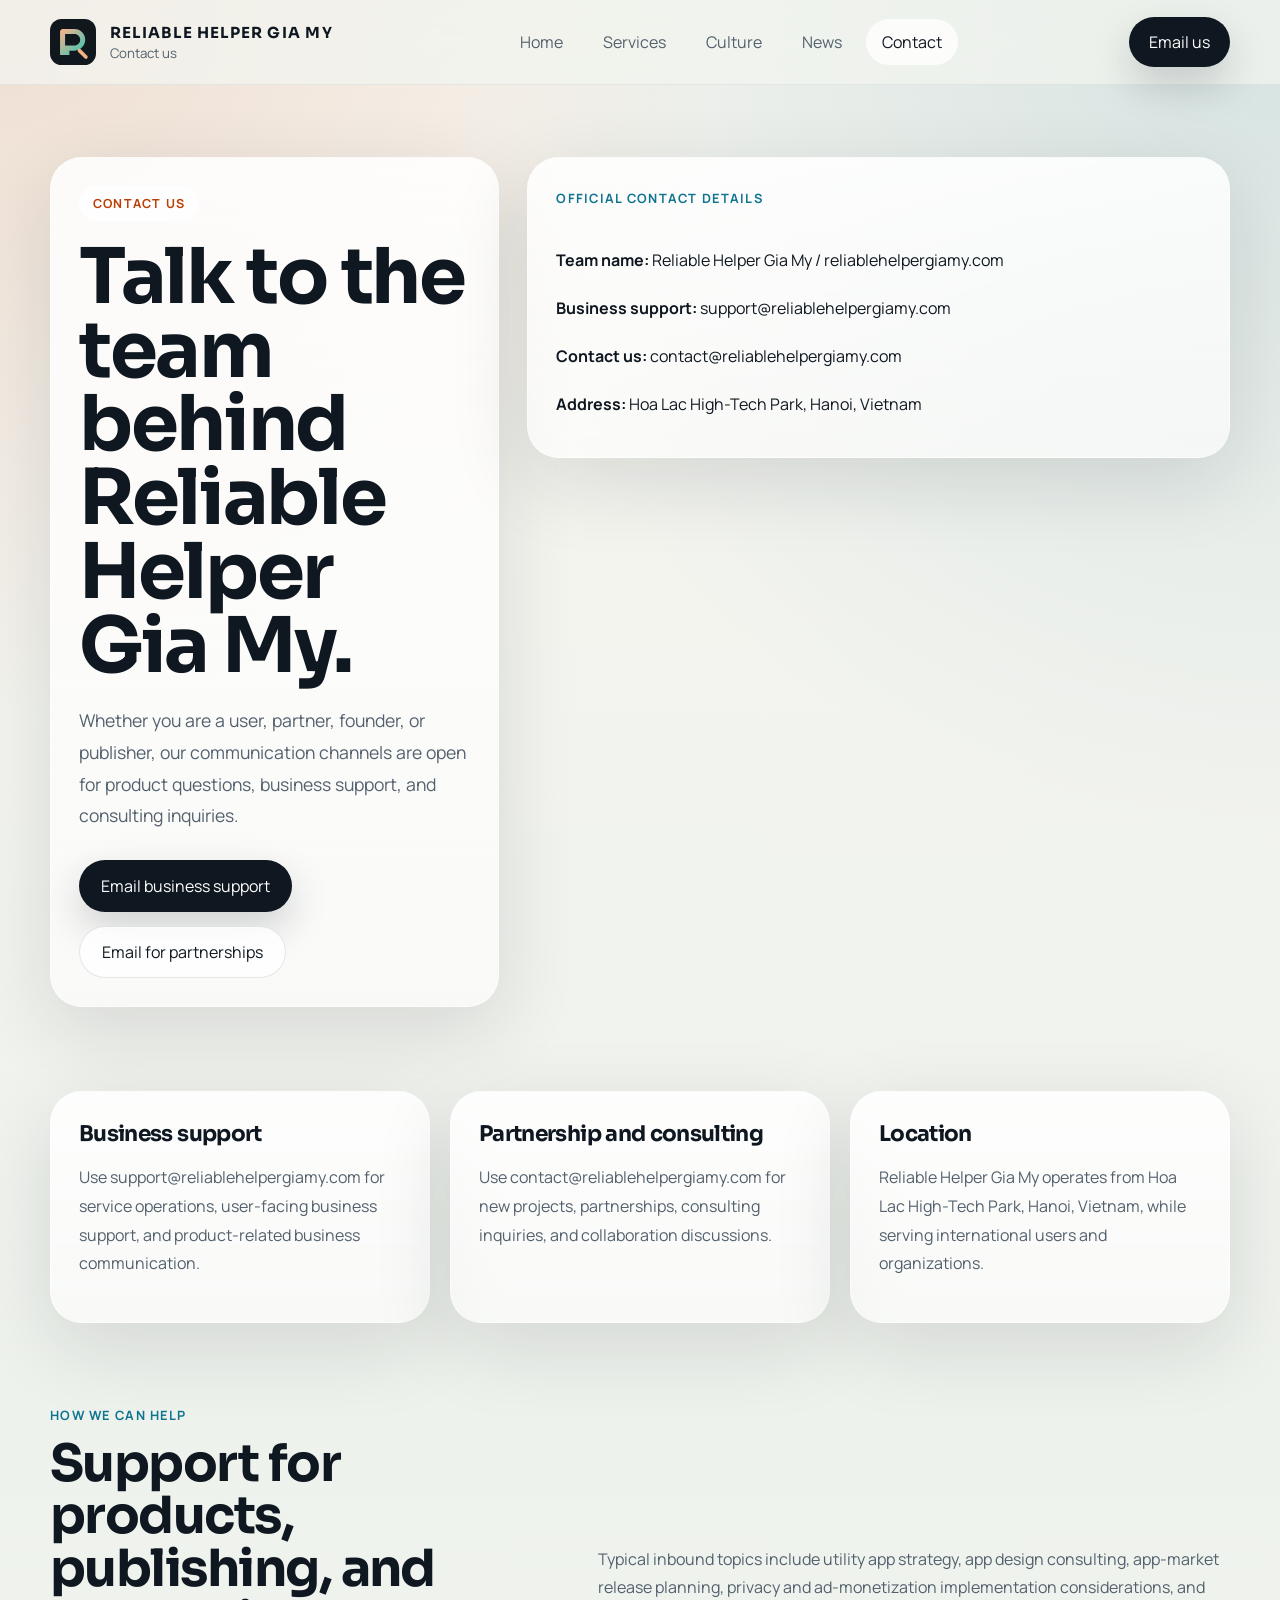
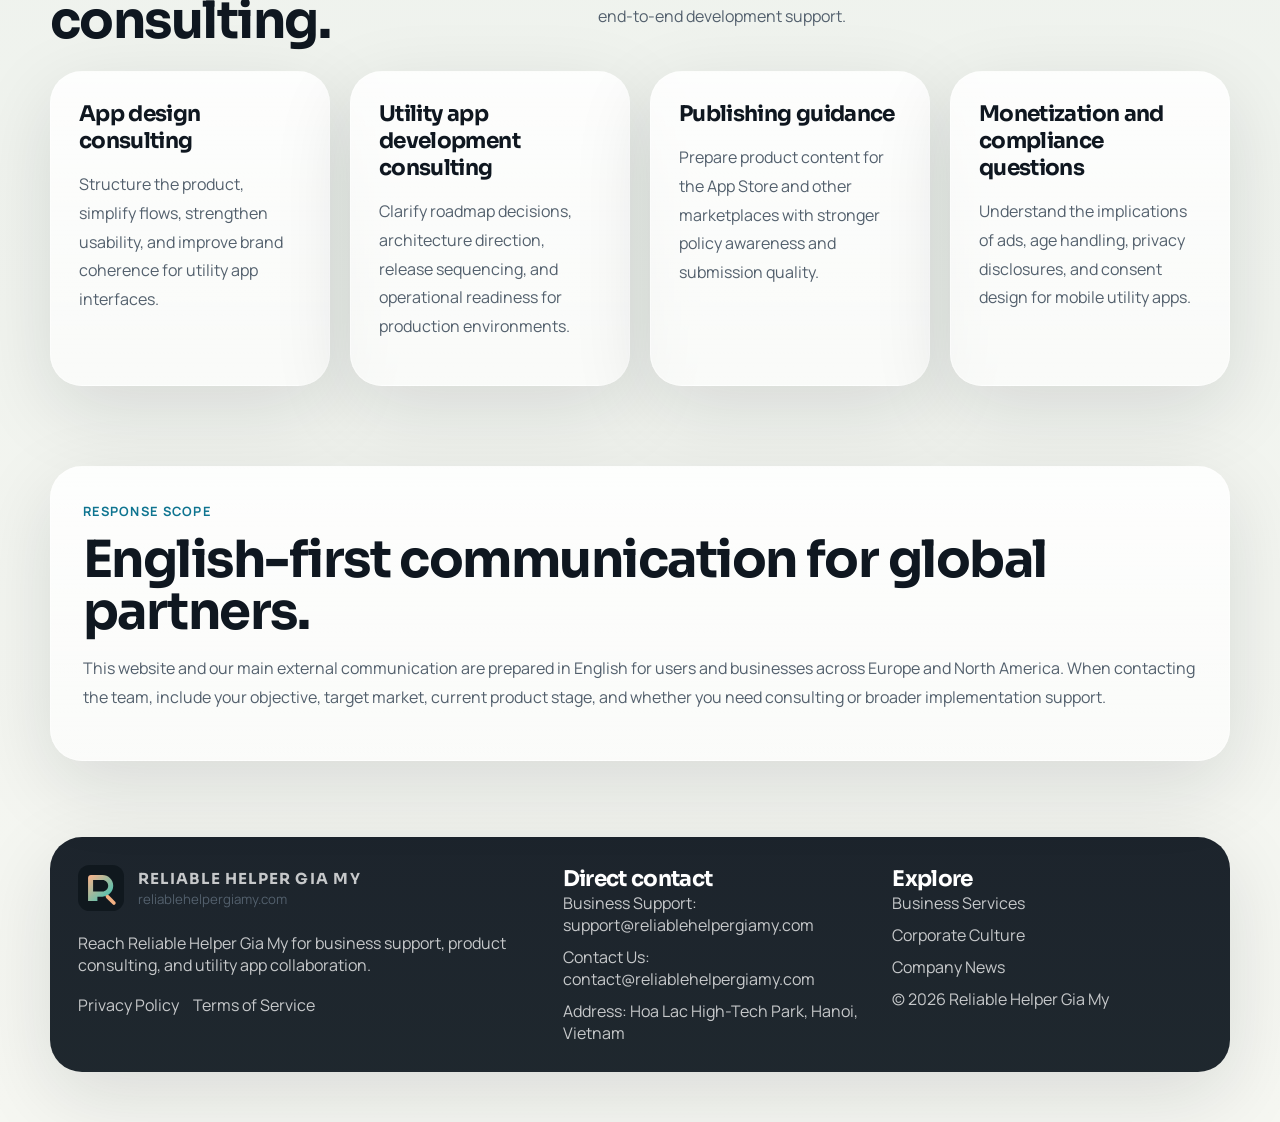
==== contact.html @ 5e7ebb37 "hang" ====
<!DOCTYPE html>
<html lang="en">
<head>
  <meta charset="UTF-8">
  <meta name="viewport" content="width=device-width, initial-scale=1.0">
  <title>Contact Us | Reliable Helper Gia My</title>
  <meta name="description" content="Contact Reliable Helper Gia My for business support, product consulting, and utility app collaboration opportunities.">
  <meta name="robots" content="index,follow,max-image-preview:large,max-snippet:-1,max-video-preview:-1">
  <link rel="canonical" href="https://reliablehelpergiamy.com/contact.html">
  <link rel="icon" type="image/svg+xml" href="images/favicon.svg">
  <meta property="og:type" content="website">
  <meta property="og:title" content="Contact Us | Reliable Helper Gia My">
  <meta property="og:description" content="Business support and contact channels for utility app consulting and product collaboration.">
  <meta property="og:url" content="https://reliablehelpergiamy.com/contact.html">
  <meta property="og:image" content="https://reliablehelpergiamy.com/images/campus-atmosphere.png">
  <link rel="stylesheet" href="css/styles.css">
</head>
<body>
  <div class="site-shell">
    <header class="topbar">
      <div class="nav-wrap">
        <a class="brand" href="index.html" aria-label="Reliable Helper Gia My home">
          <img class="brand-mark" src="images/logo-mark.svg" alt="Reliable Helper Gia My logo">
          <span class="brand-copy"><strong>Reliable Helper Gia My</strong><span>Contact us</span></span>
        </a>
        <nav class="nav-links" aria-label="Primary navigation">
          <a data-nav-link href="index.html">Home</a>
          <a data-nav-link href="services.html">Services</a>
          <a data-nav-link href="culture.html">Culture</a>
          <a data-nav-link href="news.html">News</a>
          <a data-nav-link href="contact.html">Contact</a>
        </nav>
        <a class="nav-cta" href="mailto:contact@reliablehelpergiamy.com">Email us</a>
        <button class="nav-toggle" type="button" data-nav-toggle aria-expanded="false" aria-label="Open navigation">
          <svg width="24" height="24" viewBox="0 0 24 24" fill="none" aria-hidden="true"><path d="M4 7H20" stroke="currentColor" stroke-width="1.8" stroke-linecap="round"/><path d="M4 12H20" stroke="currentColor" stroke-width="1.8" stroke-linecap="round"/><path d="M4 17H20" stroke="currentColor" stroke-width="1.8" stroke-linecap="round"/></svg>
        </button>
      </div>
      <div class="mobile-menu" data-mobile-menu>
        <a href="index.html">Home</a>
        <a href="services.html">Services</a>
        <a href="culture.html">Culture</a>
        <a href="news.html">News</a>
        <a href="contact.html">Contact</a>
      </div>
    </header>

    <main>
      <section class="hero">
        <div class="container contact-grid">
          <div class="contact-panel" data-reveal>
            <span class="kicker">Contact us</span>
            <h1>Talk to the team behind Reliable Helper Gia My.</h1>
            <p class="lead">Whether you are a user, partner, founder, or publisher, our communication channels are open for product questions, business support, and consulting inquiries.</p>
            <div class="action-row">
              <a class="button" href="mailto:support@reliablehelpergiamy.com">Email business support</a>
              <a class="button-secondary" href="mailto:contact@reliablehelpergiamy.com">Email for partnerships</a>
            </div>
          </div>
          <div class="contact-panel" data-reveal>
            <span class="eyebrow">Official contact details</span>
            <ul class="list-clean">
              <li><strong>Team name:</strong> Reliable Helper Gia My / reliablehelpergiamy.com</li>
              <li><strong>Business support:</strong> support@reliablehelpergiamy.com</li>
              <li><strong>Contact us:</strong> contact@reliablehelpergiamy.com</li>
              <li><strong>Address:</strong> Hoa Lac High-Tech Park, Hanoi, Vietnam</li>
            </ul>
          </div>
        </div>
      </section>

      <section>
        <div class="container grid-3">
          <article class="contact-panel" data-reveal>
            <h3>Business support</h3>
            <p>Use support@reliablehelpergiamy.com for service operations, user-facing business support, and product-related business communication.</p>
          </article>
          <article class="contact-panel delay-1" data-reveal>
            <h3>Partnership and consulting</h3>
            <p>Use contact@reliablehelpergiamy.com for new projects, partnerships, consulting inquiries, and collaboration discussions.</p>
          </article>
          <article class="contact-panel delay-2" data-reveal>
            <h3>Location</h3>
            <p>Reliable Helper Gia My operates from Hoa Lac High-Tech Park, Hanoi, Vietnam, while serving international users and organizations.</p>
          </article>
        </div>
      </section>

      <section>
        <div class="container">
          <div class="section-head" data-reveal>
            <div>
              <span class="eyebrow">How we can help</span>
              <h2>Support for products, publishing, and consulting.</h2>
            </div>
            <p>Typical inbound topics include utility app strategy, app design consulting, app-market release planning, privacy and ad-monetization implementation considerations, and end-to-end development support.</p>
          </div>
          <div class="faq-grid">
            <article class="faq-card" data-reveal>
              <h3>App design consulting</h3>
              <p>Structure the product, simplify flows, strengthen usability, and improve brand coherence for utility app interfaces.</p>
            </article>
            <article class="faq-card delay-1" data-reveal>
              <h3>Utility app development consulting</h3>
              <p>Clarify roadmap decisions, architecture direction, release sequencing, and operational readiness for production environments.</p>
            </article>
            <article class="faq-card delay-2" data-reveal>
              <h3>Publishing guidance</h3>
              <p>Prepare product content for the App Store and other marketplaces with stronger policy awareness and submission quality.</p>
            </article>
            <article class="faq-card delay-3" data-reveal>
              <h3>Monetization and compliance questions</h3>
              <p>Understand the implications of ads, age handling, privacy disclosures, and consent design for mobile utility apps.</p>
            </article>
          </div>
        </div>
      </section>

      <section>
        <div class="container panel" style="padding: 32px;" data-reveal>
          <span class="eyebrow">Response scope</span>
          <h2>English-first communication for global partners.</h2>
          <p>This website and our main external communication are prepared in English for users and businesses across Europe and North America. When contacting the team, include your objective, target market, current product stage, and whether you need consulting or broader implementation support.</p>
        </div>
      </section>
    </main>

    <footer class="footer">
      <div class="container footer-grid">
        <div>
          <a class="brand" href="index.html">
            <img class="brand-mark" src="images/logo-mark.svg" alt="Reliable Helper Gia My logo">
            <span class="brand-copy"><strong>Reliable Helper Gia My</strong><span>reliablehelpergiamy.com</span></span>
          </a>
          <p>Reach Reliable Helper Gia My for business support, product consulting, and utility app collaboration.</p>
          <div class="footer-legal">
            <a href="privacy-policy.html">Privacy Policy</a>
            <a href="terms-of-service.html">Terms of Service</a>
          </div>
        </div>
        <div>
          <h3>Direct contact</h3>
          <ul class="footer-links">
            <li>Business Support: support@reliablehelpergiamy.com</li>
            <li>Contact Us: contact@reliablehelpergiamy.com</li>
            <li>Address: Hoa Lac High-Tech Park, Hanoi, Vietnam</li>
          </ul>
        </div>
        <div>
          <h3>Explore</h3>
          <ul class="footer-meta">
            <li><a href="services.html">Business Services</a></li>
            <li><a href="culture.html">Corporate Culture</a></li>
            <li><a href="news.html">Company News</a></li>
            <li>© <span data-year></span> Reliable Helper Gia My</li>
          </ul>
        </div>
      </div>
    </footer>
  </div>
  <script src="js/site.js" defer></script>
</body>
</html>
---- css/styles.css ----
@import url('https://fonts.googleapis.com/css2?family=Manrope:wght@400;500;600;700;800&family=Sora:wght@400;500;600;700;800&display=swap');

:root {
  --bg: #f2f4ef;
  --surface: rgba(255, 255, 255, 0.7);
  --surface-strong: rgba(255, 255, 255, 0.9);
  --panel: #fbfcf8;
  --text: #0f1720;
  --muted: #53606d;
  --line: rgba(15, 23, 32, 0.1);
  --accent: #bb3e03;
  --accent-soft: #ffd7bf;
  --accent-alt: #0e7490;
  --shadow: 0 24px 80px rgba(15, 23, 32, 0.12);
  --radius-xl: 32px;
  --radius-lg: 24px;
  --radius-md: 18px;
  --radius-sm: 12px;
  --container: min(1180px, calc(100vw - 48px));
  --nav-height: 84px;
  --transition: 220ms ease;
}

* {
  box-sizing: border-box;
}

html {
  scroll-behavior: smooth;
}

body {
  margin: 0;
  font-family: 'Manrope', sans-serif;
  color: var(--text);
  background:
    radial-gradient(circle at top left, rgba(187, 62, 3, 0.12), transparent 24%),
    radial-gradient(circle at top right, rgba(14, 116, 144, 0.14), transparent 28%),
    linear-gradient(180deg, #f7f5ef 0%, #eef2ed 52%, #f6f7f2 100%);
  min-height: 100vh;
}

body.menu-open {
  overflow: hidden;
}

a {
  color: inherit;
  text-decoration: none;
}

img {
  max-width: 100%;
  display: block;
}

button,
input,
textarea,
select {
  font: inherit;
}

::selection {
  background: rgba(187, 62, 3, 0.16);
}

.site-shell {
  position: relative;
  overflow: clip;
}

.topbar {
  position: sticky;
  top: 0;
  z-index: 40;
  backdrop-filter: blur(22px);
  background: rgba(242, 244, 239, 0.74);
  border-bottom: 1px solid rgba(15, 23, 32, 0.06);
}

.nav-wrap {
  width: var(--container);
  min-height: var(--nav-height);
  margin: 0 auto;
  display: flex;
  align-items: center;
  justify-content: space-between;
  gap: 24px;
}

.brand {
  display: inline-flex;
  align-items: center;
  gap: 14px;
}

.brand-mark {
  width: 46px;
  height: 46px;
}

.brand-copy {
  display: flex;
  flex-direction: column;
  gap: 2px;
}

.brand-copy strong,
.wordmark {
  font-family: 'Sora', sans-serif;
  font-size: 0.95rem;
  font-weight: 700;
  letter-spacing: 0.08em;
  text-transform: uppercase;
}

.brand-copy span {
  color: var(--muted);
  font-size: 0.83rem;
}

.nav-links {
  display: flex;
  align-items: center;
  gap: 8px;
}

.nav-links a {
  padding: 12px 16px;
  border-radius: 999px;
  color: var(--muted);
  transition: color var(--transition), background var(--transition), transform var(--transition);
}

.nav-links a:hover,
.nav-links a.active {
  color: var(--text);
  background: rgba(255, 255, 255, 0.76);
}

.nav-cta {
  display: inline-flex;
  align-items: center;
  gap: 10px;
  padding: 14px 20px;
  border-radius: 999px;
  background: var(--text);
  color: white;
  box-shadow: 0 18px 40px rgba(15, 23, 32, 0.18);
}

.nav-toggle {
  display: none;
  width: 52px;
  height: 52px;
  border-radius: 50%;
  border: 1px solid var(--line);
  background: rgba(255, 255, 255, 0.8);
  align-items: center;
  justify-content: center;
  cursor: pointer;
}

.mobile-menu {
  display: none;
}

.container {
  width: var(--container);
  margin: 0 auto;
}

.hero {
  padding: 72px 0 44px;
}

.hero-grid,
.split-grid,
.contact-grid,
.story-grid,
.news-grid,
.policy-layout {
  display: grid;
  gap: 28px;
}

.hero-grid {
  grid-template-columns: 1.08fr 0.92fr;
  align-items: stretch;
}

.hero-copy,
.hero-media,
.panel,
.card,
.article-card,
.contact-panel,
.policy-nav,
.policy-panel,
.metric-card,
.value-card,
.service-card,
.update-card,
.faq-card,
.stat-ribbon {
  position: relative;
  border: 1px solid rgba(255, 255, 255, 0.45);
  background: linear-gradient(180deg, rgba(255, 255, 255, 0.86), rgba(255, 255, 255, 0.6));
  box-shadow: var(--shadow);
  border-radius: var(--radius-xl);
}

.hero-copy {
  padding: 42px;
  overflow: hidden;
}

.hero-copy::before,
.hero-media::before,
.page-hero::before {
  content: '';
  position: absolute;
  inset: auto -40px -120px auto;
  width: 220px;
  height: 220px;
  border-radius: 50%;
  background: radial-gradient(circle, rgba(187, 62, 3, 0.14), transparent 70%);
  pointer-events: none;
}

.kicker {
  display: inline-flex;
  padding: 9px 14px;
  border-radius: 999px;
  background: rgba(255, 255, 255, 0.85);
  color: var(--accent);
  font-size: 0.78rem;
  letter-spacing: 0.1em;
  font-weight: 700;
  text-transform: uppercase;
}

h1,
h2,
h3,
h4 {
  margin: 0;
  font-family: 'Sora', sans-serif;
  letter-spacing: -0.03em;
}

h1 {
  margin-top: 20px;
  font-size: clamp(2.9rem, 6vw, 5.8rem);
  line-height: 0.96;
}

h2 {
  font-size: clamp(2rem, 4vw, 3.4rem);
  line-height: 1.02;
}

h3 {
  font-size: 1.35rem;
}

.lead {
  margin: 22px 0 0;
  max-width: 62ch;
  font-size: 1.1rem;
  line-height: 1.8;
  color: var(--muted);
}

.hero-actions,
.action-row {
  margin-top: 28px;
  display: flex;
  flex-wrap: wrap;
  gap: 14px;
}

.button,
.button-secondary {
  display: inline-flex;
  align-items: center;
  justify-content: center;
  gap: 10px;
  min-height: 52px;
  padding: 0 22px;
  border-radius: 999px;
  transition: transform var(--transition), box-shadow var(--transition), background var(--transition), color var(--transition);
}

.button {
  background: var(--text);
  color: white;
  box-shadow: 0 16px 38px rgba(15, 23, 32, 0.18);
}

.button-secondary {
  background: rgba(255, 255, 255, 0.82);
  color: var(--text);
  border: 1px solid var(--line);
}

.button:hover,
.button-secondary:hover,
.nav-cta:hover {
  transform: translateY(-2px);
}

.hero-points,
.list-clean,
.policy-list,
.policy-columns,
.inline-facts {
  margin: 28px 0 0;
  padding: 0;
  list-style: none;
}

.hero-points {
  display: grid;
  grid-template-columns: repeat(2, minmax(0, 1fr));
  gap: 16px;
}

.hero-points li,
.inline-facts li {
  padding: 18px;
  border-radius: var(--radius-md);
  background: rgba(255, 255, 255, 0.65);
  border: 1px solid rgba(15, 23, 32, 0.06);
}

.hero-media {
  min-height: 640px;
  overflow: hidden;
}

.media-stack {
  position: absolute;
  inset: 0;
  display: grid;
  grid-template-rows: 1.1fr 0.9fr;
}

.media-top,
.media-bottom {
  position: relative;
  overflow: hidden;
}

.media-top img,
.media-bottom img,
.page-hero img,
.story-grid img,
.update-card img,
.news-highlight img {
  width: 100%;
  height: 100%;
  object-fit: cover;
}

.overlay-badge,
.floating-note,
.mini-chip {
  position: absolute;
  display: inline-flex;
  align-items: center;
  gap: 10px;
  padding: 14px 16px;
  border-radius: 22px;
  background: rgba(15, 23, 32, 0.78);
  color: white;
  backdrop-filter: blur(18px);
  box-shadow: 0 22px 48px rgba(15, 23, 32, 0.22);
}

.overlay-badge {
  top: 28px;
  left: 28px;
}

.floating-note {
  right: 28px;
  bottom: 28px;
  max-width: 280px;
}

section {
  padding: 40px 0;
}

.section-head {
  display: flex;
  align-items: end;
  justify-content: space-between;
  gap: 24px;
  margin-bottom: 24px;
}

.section-head p,
.card p,
.panel p,
.article-card p,
.service-card p,
.value-card p,
.metric-card p,
.update-card p,
.faq-card p,
.contact-panel p,
.policy-panel p,
.policy-nav p,
blockquote {
  color: var(--muted);
  line-height: 1.8;
}

.grid-3,
.grid-4,
.metrics-grid,
.services-grid,
.values-grid,
.update-grid,
.faq-grid,
.footer-grid,
.app-grid,
.news-cards {
  display: grid;
  gap: 20px;
}

.grid-3,
.services-grid,
.values-grid,
.update-grid,
.news-cards {
  grid-template-columns: repeat(3, minmax(0, 1fr));
}

.grid-4,
.metrics-grid,
.app-grid,
.faq-grid {
  grid-template-columns: repeat(4, minmax(0, 1fr));
}

.card,
.service-card,
.value-card,
.metric-card,
.update-card,
.faq-card,
.article-card,
.contact-panel,
.policy-panel {
  padding: 28px;
}

.card svg,
.service-card svg,
.value-card svg,
.metric-card svg {
  width: 42px;
  height: 42px;
  color: var(--accent);
}

.eyebrow {
  display: inline-flex;
  margin-bottom: 14px;
  color: var(--accent-alt);
  font-size: 0.8rem;
  letter-spacing: 0.1em;
  text-transform: uppercase;
  font-weight: 700;
}

.split-grid {
  grid-template-columns: 0.92fr 1.08fr;
  align-items: stretch;
}

.split-visual,
.page-hero,
.news-highlight {
  overflow: hidden;
  border-radius: var(--radius-xl);
  box-shadow: var(--shadow);
}

.split-copy,
.page-hero-copy {
  padding: 34px;
  border-radius: var(--radius-xl);
  background: linear-gradient(180deg, rgba(255, 255, 255, 0.85), rgba(255, 255, 255, 0.62));
  box-shadow: var(--shadow);
}

.inline-facts {
  display: grid;
  grid-template-columns: repeat(3, minmax(0, 1fr));
  gap: 16px;
}

.inline-facts strong,
.metric-card strong,
.stat-ribbon strong {
  display: block;
  margin-bottom: 8px;
  font-family: 'Sora', sans-serif;
  font-size: 1.1rem;
}

.stat-ribbon {
  display: grid;
  grid-template-columns: repeat(3, minmax(0, 1fr));
  gap: 16px;
  padding: 24px;
}

.page-hero {
  min-height: 500px;
  display: grid;
  grid-template-columns: 1.05fr 0.95fr;
  gap: 0;
  background: linear-gradient(135deg, rgba(10, 16, 21, 0.92), rgba(26, 40, 48, 0.9));
  color: white;
}

.page-hero-copy {
  background: transparent;
  box-shadow: none;
  padding: 48px;
}

.page-hero-copy p,
.page-hero-copy li,
.page-hero .kicker {
  color: rgba(255, 255, 255, 0.76);
}

.page-hero-copy .kicker {
  background: rgba(255, 255, 255, 0.1);
}

.page-hero-image {
  position: relative;
}

.page-hero-image::after {
  content: '';
  position: absolute;
  inset: 0;
  background: linear-gradient(90deg, rgba(15, 23, 32, 0.08), transparent 22%, transparent 78%, rgba(15, 23, 32, 0.18));
}

.news-grid {
  grid-template-columns: 1.05fr 0.95fr;
}

.news-highlight {
  min-height: 100%;
  display: grid;
}

.article-meta,
.news-meta {
  display: flex;
  flex-wrap: wrap;
  gap: 12px;
  margin-bottom: 16px;
  color: var(--accent-alt);
  font-size: 0.86rem;
  font-weight: 700;
  text-transform: uppercase;
  letter-spacing: 0.08em;
}

.article-card {
  display: flex;
  flex-direction: column;
  gap: 14px;
}

blockquote {
  margin: 18px 0 0;
  padding-left: 20px;
  border-left: 3px solid rgba(187, 62, 3, 0.28);
  font-size: 1.05rem;
}

.contact-grid,
.policy-layout {
  grid-template-columns: 0.78fr 1.22fr;
  align-items: start;
}

.policy-nav {
  position: sticky;
  top: calc(var(--nav-height) + 24px);
  padding: 24px;
}

.policy-nav a {
  display: block;
  padding: 12px 0;
  color: var(--muted);
  border-bottom: 1px solid rgba(15, 23, 32, 0.06);
}

.policy-nav a:last-child {
  border-bottom: 0;
}

.policy-panel {
  margin-bottom: 22px;
}

.policy-panel h2 {
  margin-bottom: 14px;
  font-size: clamp(1.6rem, 3vw, 2.4rem);
}

.policy-panel h3 {
  margin: 22px 0 10px;
}

.policy-list li,
.list-clean li {
  margin-bottom: 14px;
}

.policy-columns {
  display: grid;
  grid-template-columns: repeat(2, minmax(0, 1fr));
  gap: 14px 20px;
}

.list-clean {
  display: grid;
  gap: 12px;
}

.footer {
  padding: 36px 0 50px;
}

.footer-grid {
  grid-template-columns: 1.2fr 0.8fr 0.8fr;
  padding: 28px;
  border-radius: var(--radius-xl);
  background: linear-gradient(180deg, rgba(15, 23, 32, 0.94), rgba(22, 31, 38, 0.96));
  color: white;
  box-shadow: var(--shadow);
}

.footer-grid p,
.footer-grid a,
.footer-grid li {
  color: rgba(255, 255, 255, 0.75);
}

.footer-links,
.footer-meta {
  list-style: none;
  margin: 0;
  padding: 0;
  display: grid;
  gap: 10px;
}

.footer-legal {
  display: flex;
  flex-wrap: wrap;
  gap: 14px;
  margin-top: 18px;
}

.reveal {
  opacity: 0;
  transform: translateY(32px) scale(0.98);
  transition: opacity 700ms ease, transform 700ms ease;
}

.reveal.is-visible {
  opacity: 1;
  transform: translateY(0) scale(1);
}

.delay-1 {
  transition-delay: 90ms;
}

.delay-2 {
  transition-delay: 180ms;
}

.delay-3 {
  transition-delay: 270ms;
}

.micro-label {
  display: inline-flex;
  gap: 8px;
  align-items: center;
  padding: 10px 14px;
  border-radius: 999px;
  background: rgba(15, 23, 32, 0.06);
  color: var(--muted);
  font-size: 0.88rem;
}

.marquee {
  overflow: hidden;
  mask-image: linear-gradient(90deg, transparent, black 10%, black 90%, transparent);
}

.marquee-track {
  display: flex;
  gap: 16px;
  width: max-content;
  animation: marquee 28s linear infinite;
}

.marquee-track span {
  padding: 12px 18px;
  border-radius: 999px;
  background: rgba(255, 255, 255, 0.72);
  border: 1px solid rgba(15, 23, 32, 0.06);
  color: var(--muted);
}

@keyframes marquee {
  from {
    transform: translateX(0);
  }

  to {
    transform: translateX(-50%);
  }
}

@media (max-width: 1100px) {
  .hero-grid,
  .split-grid,
  .page-hero,
  .news-grid,
  .contact-grid,
  .policy-layout,
  .grid-3,
  .grid-4,
  .metrics-grid,
  .services-grid,
  .values-grid,
  .update-grid,
  .faq-grid,
  .app-grid,
  .footer-grid,
  .inline-facts,
  .stat-ribbon {
    grid-template-columns: 1fr 1fr;
  }

  .page-hero-image,
  .policy-nav {
    position: relative;
    top: 0;
  }
}

@media (max-width: 820px) {
  :root {
    --container: min(100vw - 28px, 100vw - 28px);
    --nav-height: 76px;
  }

  .nav-links,
  .nav-cta {
    display: none;
  }

  .nav-toggle {
    display: inline-flex;
  }

  .mobile-menu {
    display: grid;
    position: fixed;
    inset: var(--nav-height) 14px auto;
    padding: 16px;
    gap: 10px;
    border-radius: 28px;
    background: rgba(255, 255, 255, 0.95);
    box-shadow: var(--shadow);
    border: 1px solid rgba(15, 23, 32, 0.08);
    opacity: 0;
    pointer-events: none;
    transform: translateY(-12px);
    transition: opacity var(--transition), transform var(--transition);
    z-index: 50;
  }

  .mobile-menu.is-open {
    opacity: 1;
    pointer-events: auto;
    transform: translateY(0);
  }

  .mobile-menu a {
    padding: 14px 16px;
    border-radius: 18px;
    background: rgba(15, 23, 32, 0.04);
  }

  .hero,
  section,
  .footer {
    padding: 28px 0;
  }

  .hero-grid,
  .split-grid,
  .page-hero,
  .news-grid,
  .contact-grid,
  .policy-layout,
  .grid-3,
  .grid-4,
  .metrics-grid,
  .services-grid,
  .values-grid,
  .update-grid,
  .faq-grid,
  .app-grid,
  .footer-grid,
  .inline-facts,
  .stat-ribbon,
  .hero-points,
  .policy-columns {
    grid-template-columns: 1fr;
  }

  .hero-copy,
  .hero-media,
  .page-hero-copy,
  .split-copy,
  .card,
  .service-card,
  .value-card,
  .metric-card,
  .update-card,
  .faq-card,
  .contact-panel,
  .policy-panel,
  .policy-nav,
  .article-card {
    padding: 22px;
    border-radius: 24px;
  }

  .hero-media {
    min-height: 520px;
  }

  .section-head {
    align-items: start;
    flex-direction: column;
  }

  h1 {
    font-size: clamp(2.5rem, 14vw, 4.2rem);
  }
}

@media (prefers-reduced-motion: reduce) {
  html {
    scroll-behavior: auto;
  }

  *,
  *::before,
  *::after {
    animation: none !important;
    transition: none !important;
  }

  .reveal {
    opacity: 1;
    transform: none;
  }
}
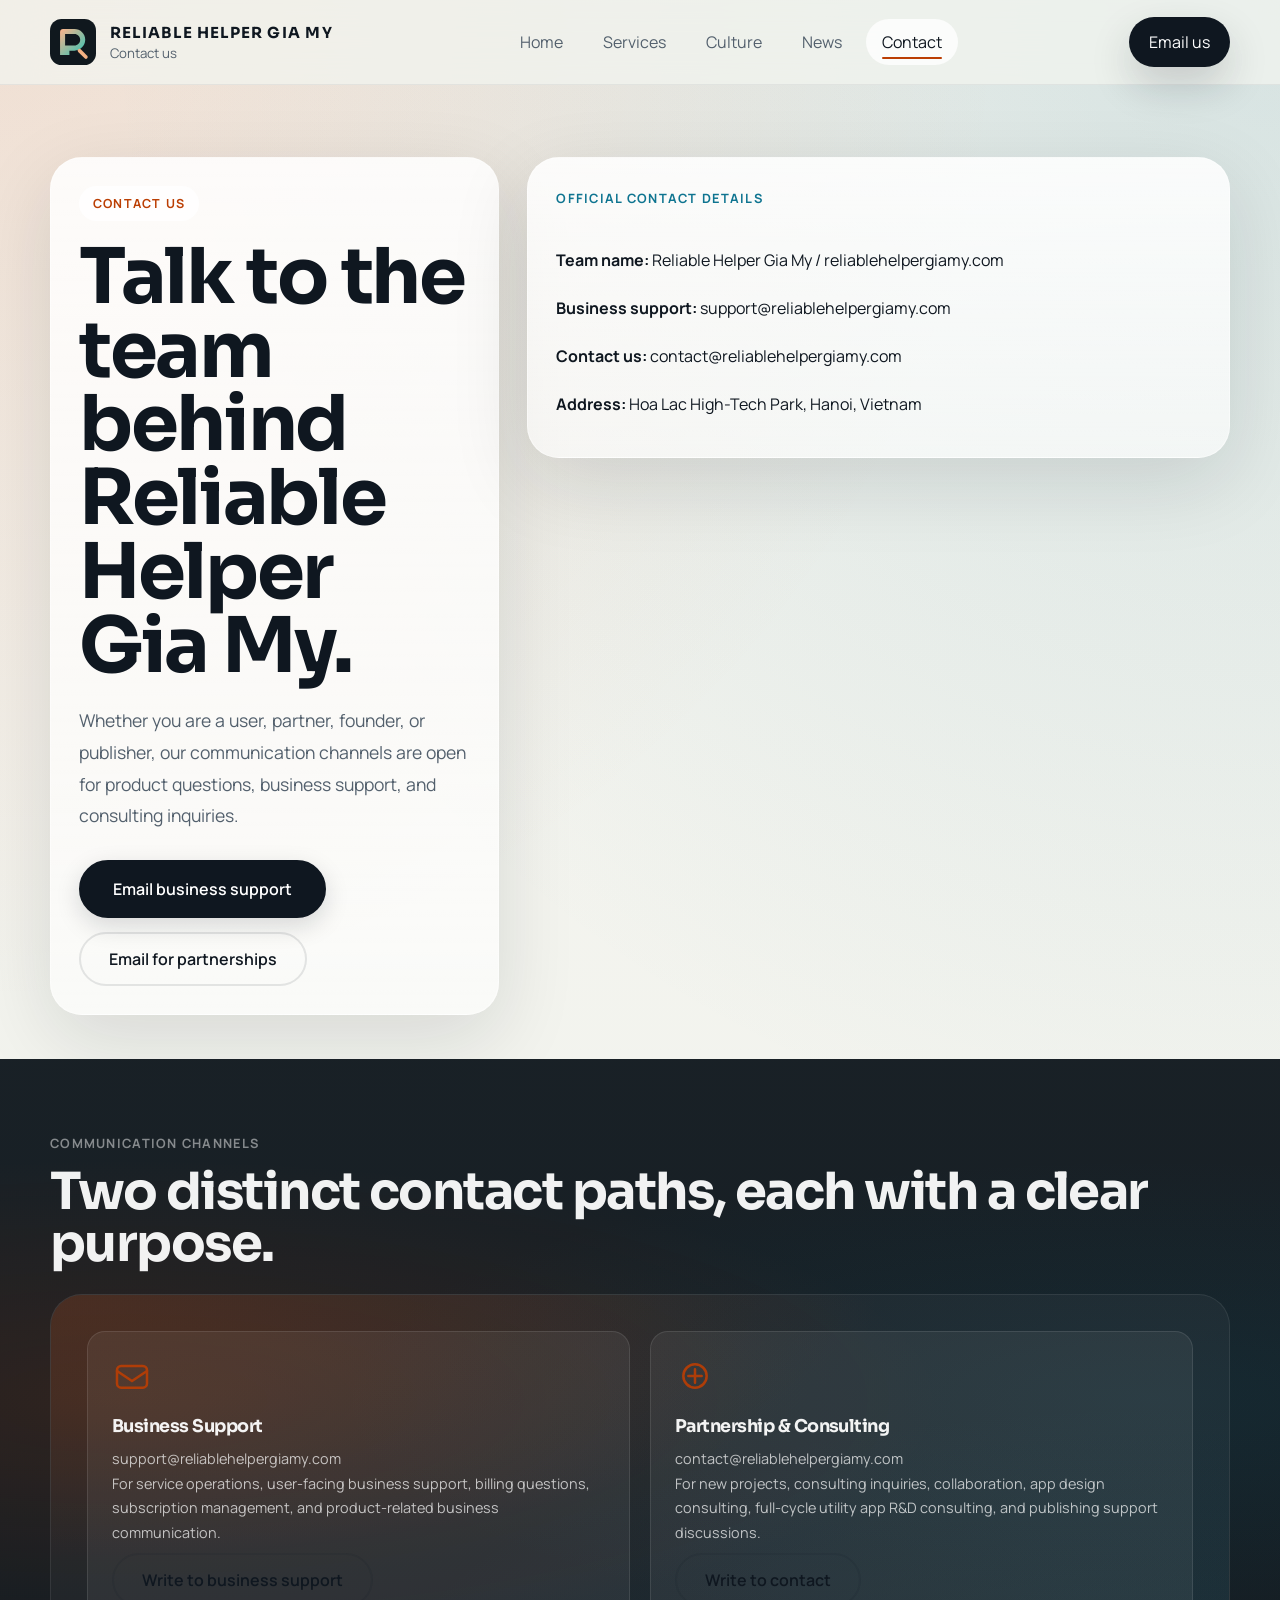
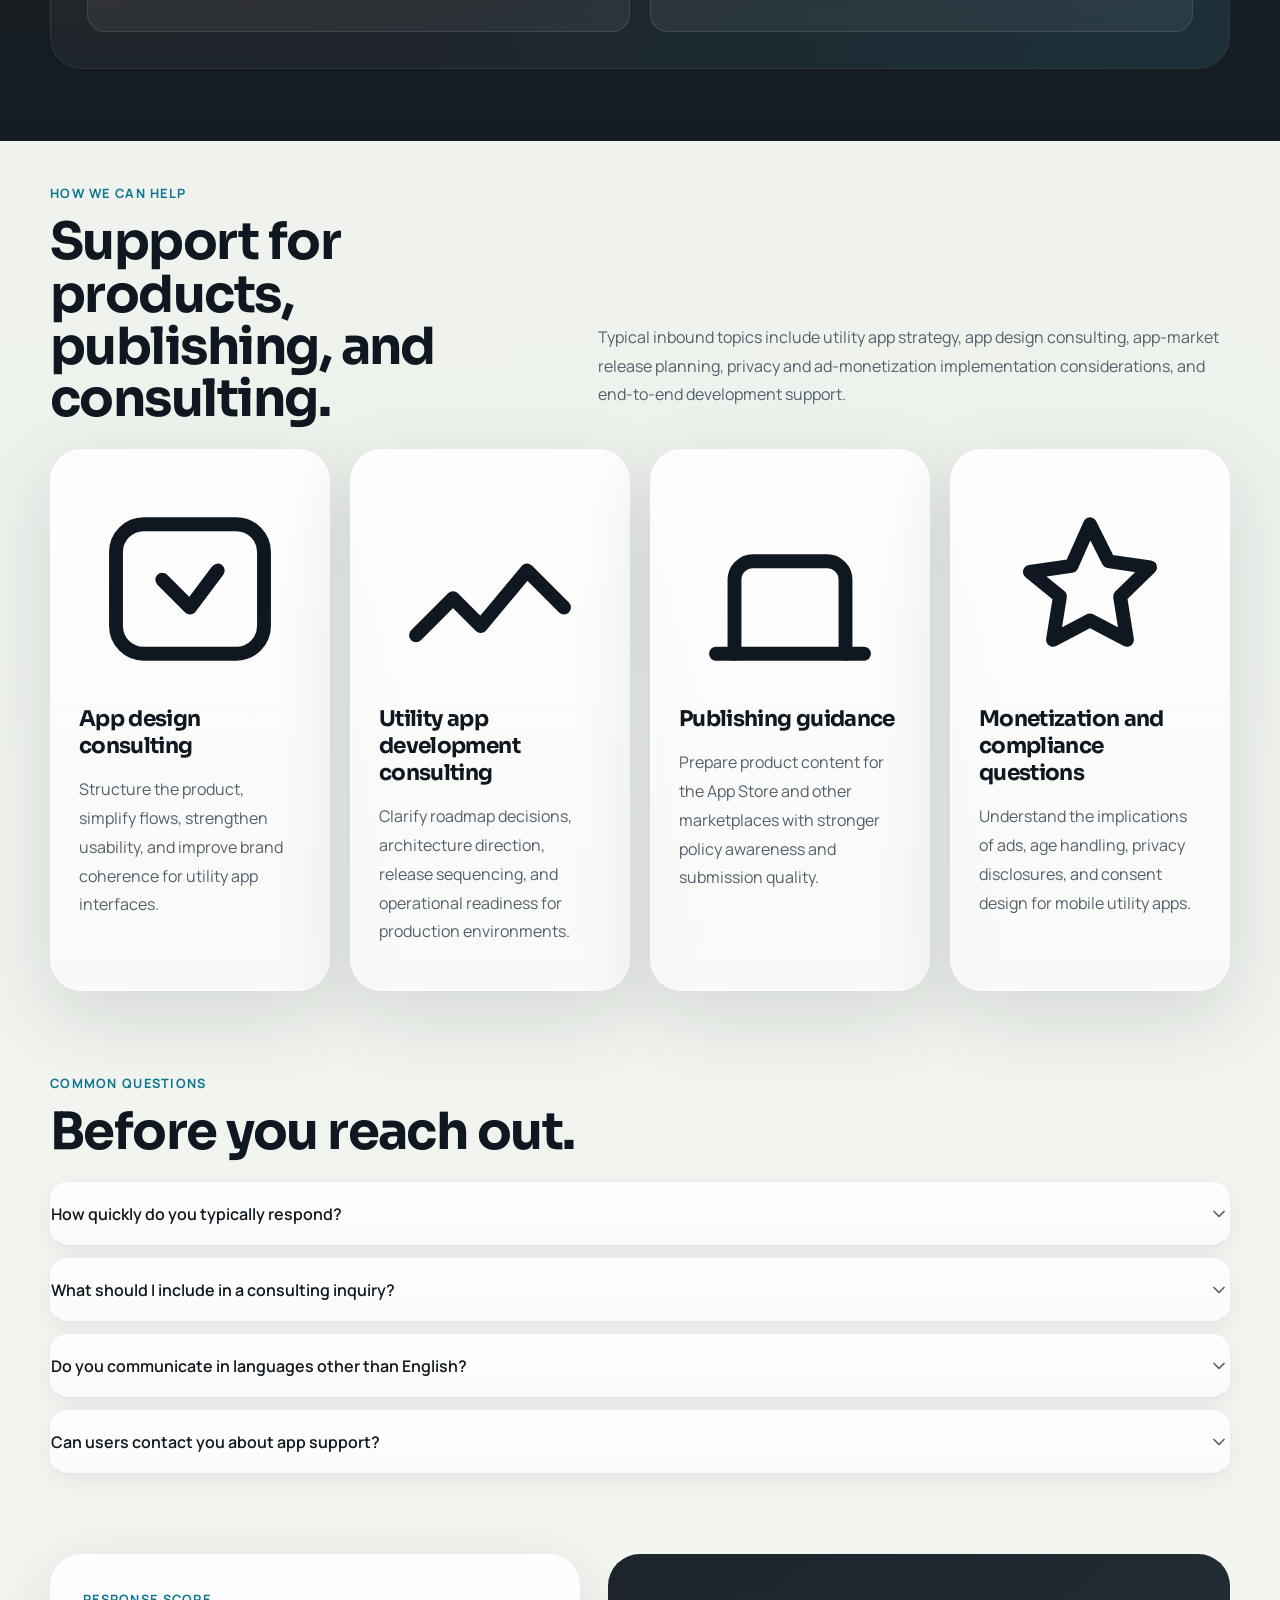
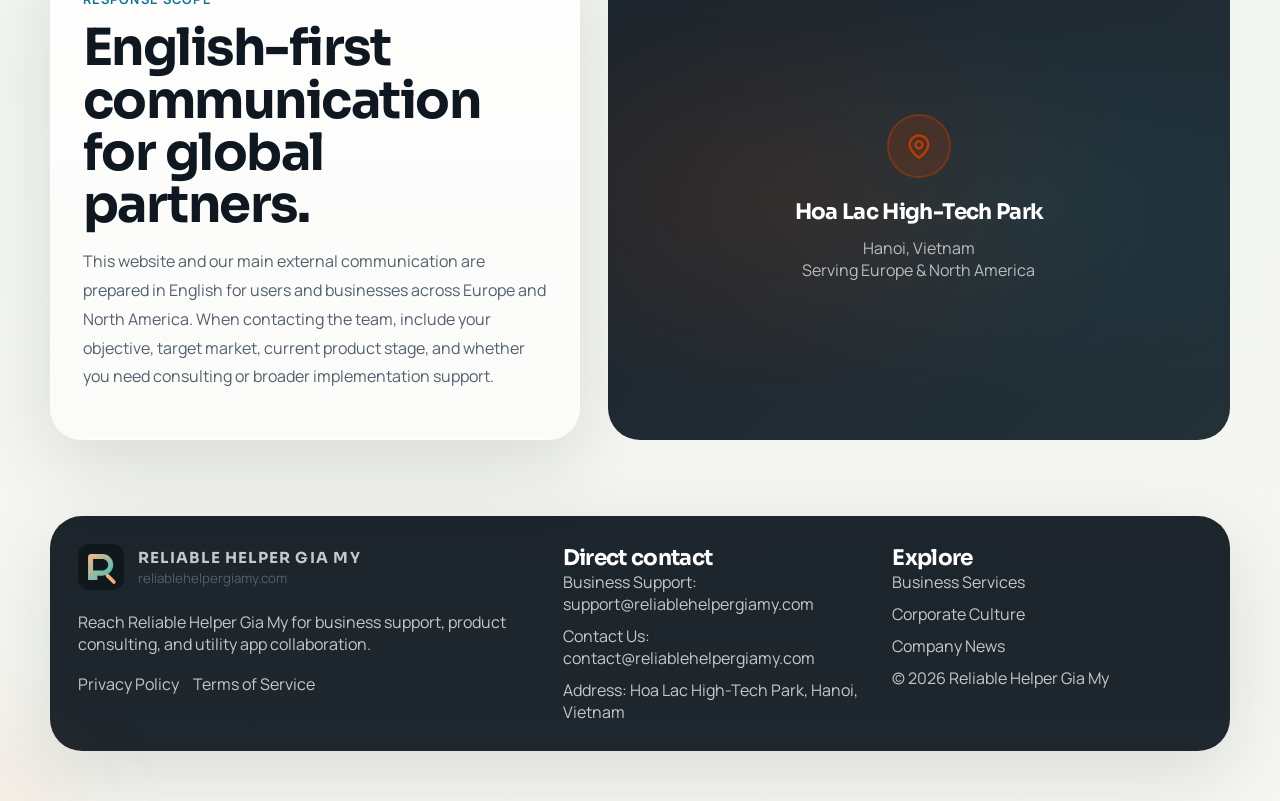
==== commit edf521c9: "test" ====
--- a/contact.html
+++ b/contact.html
@@ -68,23 +68,35 @@
         </div>
       </section>
 
-      <section>
-        <div class="container grid-3">
-          <article class="contact-panel" data-reveal>
-            <h3>Business support</h3>
-            <p>Use support@reliablehelpergiamy.com for service operations, user-facing business support, and product-related business communication.</p>
-          </article>
-          <article class="contact-panel delay-1" data-reveal>
-            <h3>Partnership and consulting</h3>
-            <p>Use contact@reliablehelpergiamy.com for new projects, partnerships, consulting inquiries, and collaboration discussions.</p>
-          </article>
-          <article class="contact-panel delay-2" data-reveal>
-            <h3>Location</h3>
-            <p>Reliable Helper Gia My operates from Hoa Lac High-Tech Park, Hanoi, Vietnam, while serving international users and organizations.</p>
-          </article>
-        </div>
-      </section>
-
+      <!-- Contact channels (dark) -->
+      <section class="dark-section">
+        <div class="container">
+          <div class="section-head" data-reveal>
+            <div>
+              <span class="eyebrow">Communication channels</span>
+              <h2>Two distinct contact paths, each with a clear purpose.</h2>
+            </div>
+          </div>
+          <div class="feature-strip" style="background:rgba(255,255,255,0.04);border:1px solid rgba(255,255,255,0.08);grid-template-columns:1fr 1fr;" data-reveal>
+            <div class="feature-strip-item">
+              <svg class="feature-strip-icon" viewBox="0 0 48 48" fill="none" aria-hidden="true"><rect x="6" y="12" width="36" height="26" rx="5" stroke="currentColor" stroke-width="3"/><path d="M6 18l18 12 18-12" stroke="currentColor" stroke-width="3" stroke-linecap="round"/></svg>
+              <h3>Business Support</h3>
+              <p>support@reliablehelpergiamy.com</p>
+              <p>For service operations, user-facing business support, billing questions, subscription management, and product-related business communication.</p>
+              <a class="button-secondary" style="margin-top:8px;display:inline-block;" href="mailto:support@reliablehelpergiamy.com">Write to business support</a>
+            </div>
+            <div class="feature-strip-item">
+              <svg class="feature-strip-icon" viewBox="0 0 48 48" fill="none" aria-hidden="true"><circle cx="24" cy="24" r="14" stroke="currentColor" stroke-width="3"/><path d="M16 24h16M24 16v16" stroke="currentColor" stroke-width="3" stroke-linecap="round"/></svg>
+              <h3>Partnership &amp; Consulting</h3>
+              <p>contact@reliablehelpergiamy.com</p>
+              <p>For new projects, consulting inquiries, collaboration, app design consulting, full-cycle utility app R&amp;D consulting, and publishing support discussions.</p>
+              <a class="button-secondary" style="margin-top:8px;display:inline-block;" href="mailto:contact@reliablehelpergiamy.com">Write to contact</a>
+            </div>
+          </div>
+        </div>
+      </section>
+
+      <!-- How we can help -->
       <section>
         <div class="container">
           <div class="section-head" data-reveal>
@@ -96,18 +108,22 @@
           </div>
           <div class="faq-grid">
             <article class="faq-card" data-reveal>
+              <svg viewBox="0 0 48 48" fill="none" aria-hidden="true"><rect x="8" y="10" width="32" height="28" rx="6" stroke="currentColor" stroke-width="3"/><path d="M18 22l6 6 6-8" stroke="currentColor" stroke-width="3" stroke-linecap="round" stroke-linejoin="round"/></svg>
               <h3>App design consulting</h3>
               <p>Structure the product, simplify flows, strengthen usability, and improve brand coherence for utility app interfaces.</p>
             </article>
             <article class="faq-card delay-1" data-reveal>
+              <svg viewBox="0 0 48 48" fill="none" aria-hidden="true"><path d="M8 34l8-8 6 6 10-12 8 8" stroke="currentColor" stroke-width="3" stroke-linecap="round" stroke-linejoin="round"/></svg>
               <h3>Utility app development consulting</h3>
               <p>Clarify roadmap decisions, architecture direction, release sequencing, and operational readiness for production environments.</p>
             </article>
             <article class="faq-card delay-2" data-reveal>
+              <svg viewBox="0 0 48 48" fill="none" aria-hidden="true"><path d="M12 38V22a4 4 0 014-4h16a4 4 0 014 4v16" stroke="currentColor" stroke-width="3" stroke-linecap="round"/><path d="M8 38h32" stroke="currentColor" stroke-width="3" stroke-linecap="round"/></svg>
               <h3>Publishing guidance</h3>
               <p>Prepare product content for the App Store and other marketplaces with stronger policy awareness and submission quality.</p>
             </article>
             <article class="faq-card delay-3" data-reveal>
+              <svg viewBox="0 0 48 48" fill="none" aria-hidden="true"><path d="M24 10l4 8 9 1.3-6.5 6.3L32 35l-8-4.2L16 35l1.5-9.4L11 20.3l9-1.3L24 10z" stroke="currentColor" stroke-width="3" stroke-linejoin="round"/></svg>
               <h3>Monetization and compliance questions</h3>
               <p>Understand the implications of ads, age handling, privacy disclosures, and consent design for mobile utility apps.</p>
             </article>
@@ -115,11 +131,74 @@
         </div>
       </section>
 
+      <!-- FAQ accordion -->
       <section>
-        <div class="container panel" style="padding: 32px;" data-reveal>
-          <span class="eyebrow">Response scope</span>
-          <h2>English-first communication for global partners.</h2>
-          <p>This website and our main external communication are prepared in English for users and businesses across Europe and North America. When contacting the team, include your objective, target market, current product stage, and whether you need consulting or broader implementation support.</p>
+        <div class="container">
+          <div class="section-head" data-reveal>
+            <div>
+              <span class="eyebrow">Common questions</span>
+              <h2>Before you reach out.</h2>
+            </div>
+          </div>
+          <div class="faq-accordion" data-reveal>
+            <div class="faq-item">
+              <button class="faq-trigger" aria-expanded="false">
+                How quickly do you typically respond?
+                <svg viewBox="0 0 24 24" fill="none" aria-hidden="true"><path d="M6 9l6 6 6-6" stroke="currentColor" stroke-width="2" stroke-linecap="round" stroke-linejoin="round"/></svg>
+              </button>
+              <div class="faq-body">
+                <div class="faq-body-inner">We aim to respond to all inquiries promptly. For consulting and partnership requests, we typically provide an initial reply within a few business days. For business support queries, we work to respond as quickly as possible based on request type.</div>
+              </div>
+            </div>
+            <div class="faq-item">
+              <button class="faq-trigger" aria-expanded="false">
+                What should I include in a consulting inquiry?
+                <svg viewBox="0 0 24 24" fill="none" aria-hidden="true"><path d="M6 9l6 6 6-6" stroke="currentColor" stroke-width="2" stroke-linecap="round" stroke-linejoin="round"/></svg>
+              </button>
+              <div class="faq-body">
+                <div class="faq-body-inner">Please include your app concept or existing product overview, your target market (preferably country or region), your current stage (idea, prototype, launched), and the type of support you are looking for — design consulting, development guidance, monetization setup, or publishing preparation.</div>
+              </div>
+            </div>
+            <div class="faq-item">
+              <button class="faq-trigger" aria-expanded="false">
+                Do you communicate in languages other than English?
+                <svg viewBox="0 0 24 24" fill="none" aria-hidden="true"><path d="M6 9l6 6 6-6" stroke="currentColor" stroke-width="2" stroke-linecap="round" stroke-linejoin="round"/></svg>
+              </button>
+              <div class="faq-body">
+                <div class="faq-body-inner">Our primary external communication language is English. This website and all consulting documentation are prepared in English to serve our European and North American market focus. We can confirm internally whether other languages are feasible on a case-by-case basis.</div>
+              </div>
+            </div>
+            <div class="faq-item">
+              <button class="faq-trigger" aria-expanded="false">
+                Can users contact you about app support?
+                <svg viewBox="0 0 24 24" fill="none" aria-hidden="true"><path d="M6 9l6 6 6-6" stroke="currentColor" stroke-width="2" stroke-linecap="round" stroke-linejoin="round"/></svg>
+              </button>
+              <div class="faq-body">
+                <div class="faq-body-inner">Yes. End users of Prism Life, PopTooly, or any app published by Reliable Helper Gia My can contact support@reliablehelpergiamy.com for product help, subscription questions, billing issues, or data-related requests.</div>
+              </div>
+            </div>
+          </div>
+        </div>
+      </section>
+
+      <!-- Location panel -->
+      <section>
+        <div class="container split-grid">
+          <div class="split-copy panel" style="padding:32px;" data-reveal>
+            <span class="eyebrow">Response scope</span>
+            <h2>English-first communication for global partners.</h2>
+            <p>This website and our main external communication are prepared in English for users and businesses across Europe and North America. When contacting the team, include your objective, target market, current product stage, and whether you need consulting or broader implementation support.</p>
+          </div>
+          <div class="location-wrap" data-reveal>
+            <div style="position:absolute;inset:0;background:radial-gradient(ellipse at 30% 50%,rgba(187,62,3,0.14),transparent 60%),radial-gradient(ellipse at 70% 50%,rgba(14,116,144,0.12),transparent 60%);" aria-hidden="true"></div>
+            <div class="location-inner">
+              <div class="location-pin">
+                <svg viewBox="0 0 24 24" fill="none" aria-hidden="true"><path d="M12 22s8-5.4 8-11a8 8 0 10-16 0c0 5.6 8 11 8 11z" stroke="currentColor" stroke-width="2"/><circle cx="12" cy="11" r="3" stroke="currentColor" stroke-width="2"/></svg>
+              </div>
+              <h3>Hoa Lac High-Tech Park</h3>
+              <p>Hanoi, Vietnam<br>Serving Europe &amp; North America</p>
+            </div>
+          </div>
         </div>
       </section>
     </main>
--- a/css/styles.css
+++ b/css/styles.css
@@ -12,6 +12,7 @@
   --accent-soft: #ffd7bf;
   --accent-alt: #0e7490;
   --shadow: 0 24px 80px rgba(15, 23, 32, 0.12);
+  --shadow-lg: 0 40px 120px rgba(15, 23, 32, 0.18);
   --radius-xl: 32px;
   --radius-lg: 24px;
   --radius-md: 18px;
@@ -19,6 +20,7 @@
   --container: min(1180px, calc(100vw - 48px));
   --nav-height: 84px;
   --transition: 220ms ease;
+  --transition-slow: 600ms cubic-bezier(0.16, 1, 0.3, 1);
 }
 
 * {
@@ -876,6 +878,1483 @@
   }
 }
 
+/* =============================================
+   TESLA-STYLE RICH ANIMATIONS & INTERACTIONS
+   ============================================= */
+
+/* Cursor glow effect */
+.cursor-glow {
+  position: fixed;
+  width: 400px;
+  height: 400px;
+  border-radius: 50%;
+  pointer-events: none;
+  z-index: 0;
+  background: radial-gradient(circle, rgba(187, 62, 3, 0.06) 0%, transparent 70%);
+  transform: translate(-50%, -50%);
+  transition: opacity 0.3s ease;
+}
+
+/* Scrolling progress bar */
+.scroll-progress {
+  position: fixed;
+  top: 0;
+  left: 0;
+  height: 3px;
+  background: linear-gradient(90deg, var(--accent), var(--accent-alt));
+  z-index: 100;
+  width: 0%;
+  transition: width 0.1s linear;
+}
+
+/* Hero Section Enhancements */
+.hero-bg-orbs {
+  position: absolute;
+  inset: 0;
+  pointer-events: none;
+  overflow: hidden;
+  z-index: 0;
+}
+
+.hero-bg-orbs .orb {
+  position: absolute;
+  border-radius: 50%;
+  filter: blur(80px);
+  opacity: 0.5;
+  animation: orb-float 12s ease-in-out infinite;
+}
+
+.hero-bg-orbs .orb-1 {
+  width: 600px;
+  height: 600px;
+  background: radial-gradient(circle, rgba(187, 62, 3, 0.18), transparent 70%);
+  top: -200px;
+  left: -100px;
+  animation-delay: 0s;
+}
+
+.hero-bg-orbs .orb-2 {
+  width: 500px;
+  height: 500px;
+  background: radial-gradient(circle, rgba(14, 116, 144, 0.15), transparent 70%);
+  top: -100px;
+  right: -100px;
+  animation-delay: -4s;
+}
+
+.hero-bg-orbs .orb-3 {
+  width: 400px;
+  height: 400px;
+  background: radial-gradient(circle, rgba(100, 180, 100, 0.1), transparent 70%);
+  bottom: 100px;
+  left: 30%;
+  animation-delay: -8s;
+}
+
+@keyframes orb-float {
+  0%, 100% { transform: translate(0, 0) scale(1); }
+  33% { transform: translate(30px, -30px) scale(1.05); }
+  66% { transform: translate(-20px, 20px) scale(0.95); }
+}
+
+/* Animated gradient text */
+.gradient-text {
+  background: linear-gradient(135deg, var(--text) 0%, var(--accent) 40%, var(--accent-alt) 80%, var(--text) 100%);
+  background-size: 300% auto;
+  -webkit-background-clip: text;
+  -webkit-text-fill-color: transparent;
+  background-clip: text;
+  animation: gradient-shift 6s ease infinite;
+}
+
+@keyframes gradient-shift {
+  0% { background-position: 0% center; }
+  50% { background-position: 100% center; }
+  100% { background-position: 0% center; }
+}
+
+/* Floating elements */
+.float-badge {
+  animation: float-bounce 4s ease-in-out infinite;
+}
+
+@keyframes float-bounce {
+  0%, 100% { transform: translateY(0); }
+  50% { transform: translateY(-10px); }
+}
+
+/* Card hover Tesla style */
+.card,
+.service-card,
+.value-card,
+.metric-card,
+.faq-card,
+.article-card,
+.contact-panel {
+  transition: transform var(--transition-slow), box-shadow var(--transition-slow), border-color var(--transition);
+}
+
+.card:hover,
+.service-card:hover,
+.value-card:hover,
+.metric-card:hover,
+.faq-card:hover {
+  transform: translateY(-6px) scale(1.01);
+  box-shadow: 0 48px 100px rgba(15, 23, 32, 0.18);
+  border-color: rgba(255, 255, 255, 0.72);
+}
+
+/* Glowing button */
+.button {
+  position: relative;
+  overflow: hidden;
+}
+
+.button::after {
+  content: '';
+  position: absolute;
+  inset: 0;
+  background: linear-gradient(135deg, rgba(255,255,255,0.15) 0%, transparent 50%);
+  opacity: 0;
+  transition: opacity var(--transition);
+}
+
+.button:hover::after {
+  opacity: 1;
+}
+
+.button:hover,
+.button-secondary:hover,
+.nav-cta:hover {
+  transform: translateY(-3px);
+  box-shadow: 0 20px 50px rgba(15, 23, 32, 0.22);
+}
+
+/* Number counter animation */
+.counter-wrap {
+  display: inline-block;
+}
+
+/* Animated underline for nav links */
+.nav-links a {
+  position: relative;
+}
+
+.nav-links a::after {
+  content: '';
+  position: absolute;
+  bottom: 6px;
+  left: 16px;
+  right: 16px;
+  height: 2px;
+  background: var(--accent);
+  border-radius: 2px;
+  transform: scaleX(0);
+  transition: transform 300ms cubic-bezier(0.16, 1, 0.3, 1);
+  transform-origin: right;
+}
+
+.nav-links a:hover::after,
+.nav-links a.active::after {
+  transform: scaleX(1);
+  transform-origin: left;
+}
+
+/* Stats section with animated numbers */
+.stats-band {
+  padding: 48px 0;
+}
+
+.stats-band .container {
+  display: grid;
+  grid-template-columns: repeat(4, 1fr);
+  gap: 20px;
+}
+
+.stat-item {
+  text-align: center;
+  padding: 32px 20px;
+  border-radius: var(--radius-lg);
+  background: linear-gradient(180deg, rgba(255,255,255,0.88), rgba(255,255,255,0.62));
+  border: 1px solid rgba(255,255,255,0.45);
+  box-shadow: var(--shadow);
+  position: relative;
+  overflow: hidden;
+  transition: transform var(--transition-slow), box-shadow var(--transition-slow);
+}
+
+.stat-item::before {
+  content: '';
+  position: absolute;
+  top: 0;
+  left: 0;
+  right: 0;
+  height: 3px;
+  background: linear-gradient(90deg, var(--accent), var(--accent-alt));
+  transform: scaleX(0);
+  transform-origin: left;
+  transition: transform 600ms cubic-bezier(0.16, 1, 0.3, 1);
+}
+
+.stat-item:hover::before {
+  transform: scaleX(1);
+}
+
+.stat-item:hover {
+  transform: translateY(-6px);
+  box-shadow: var(--shadow-lg);
+}
+
+.stat-num {
+  display: block;
+  font-family: 'Sora', sans-serif;
+  font-size: clamp(2.2rem, 5vw, 3.8rem);
+  font-weight: 800;
+  letter-spacing: -0.04em;
+  line-height: 1;
+  background: linear-gradient(135deg, var(--text) 0%, var(--accent) 100%);
+  -webkit-background-clip: text;
+  -webkit-text-fill-color: transparent;
+  background-clip: text;
+  margin-bottom: 8px;
+}
+
+.stat-label {
+  display: block;
+  font-size: 0.88rem;
+  color: var(--muted);
+  font-weight: 600;
+  letter-spacing: 0.04em;
+  text-transform: uppercase;
+}
+
+/* Feature highlight strip */
+.feature-strip {
+  display: grid;
+  grid-template-columns: repeat(3, 1fr);
+  gap: 20px;
+  padding: 36px;
+  border-radius: var(--radius-xl);
+  background: linear-gradient(135deg, rgba(15, 23, 32, 0.94), rgba(26, 40, 48, 0.96));
+  color: white;
+  position: relative;
+  overflow: hidden;
+}
+
+.feature-strip::before {
+  content: '';
+  position: absolute;
+  inset: 0;
+  background:
+    radial-gradient(ellipse at top left, rgba(187,62,3,0.2) 0%, transparent 50%),
+    radial-gradient(ellipse at bottom right, rgba(14,116,144,0.15) 0%, transparent 50%);
+  pointer-events: none;
+}
+
+.feature-strip-item {
+  position: relative;
+  z-index: 1;
+  padding: 24px;
+  border-radius: var(--radius-md);
+  background: rgba(255,255,255,0.06);
+  border: 1px solid rgba(255,255,255,0.1);
+  transition: background var(--transition), border-color var(--transition), transform var(--transition-slow);
+}
+
+.feature-strip-item:hover {
+  background: rgba(255,255,255,0.1);
+  border-color: rgba(255,255,255,0.2);
+  transform: translateY(-4px);
+}
+
+.feature-strip-item h3 {
+  color: white;
+  margin-bottom: 10px;
+  font-size: 1.1rem;
+}
+
+.feature-strip-item p {
+  color: rgba(255,255,255,0.68);
+  font-size: 0.9rem;
+  line-height: 1.7;
+  margin: 0;
+}
+
+.feature-strip-icon {
+  width: 40px;
+  height: 40px;
+  margin-bottom: 14px;
+  color: var(--accent);
+  opacity: 0.9;
+}
+
+/* App showcase cards */
+.app-showcase {
+  display: grid;
+  grid-template-columns: repeat(3, 1fr);
+  gap: 20px;
+}
+
+.app-showcase-card {
+  position: relative;
+  border-radius: var(--radius-xl);
+  overflow: hidden;
+  min-height: 320px;
+  display: flex;
+  flex-direction: column;
+  justify-content: flex-end;
+  cursor: default;
+  background: linear-gradient(180deg, rgba(255,255,255,0.88), rgba(255,255,255,0.62));
+  border: 1px solid rgba(255,255,255,0.45);
+  box-shadow: var(--shadow);
+  transition: transform var(--transition-slow), box-shadow var(--transition-slow);
+  padding: 28px;
+}
+
+.app-showcase-card:hover {
+  transform: translateY(-8px) scale(1.01);
+  box-shadow: var(--shadow-lg);
+}
+
+.app-showcase-card .app-icon-wrap {
+  width: 64px;
+  height: 64px;
+  border-radius: 18px;
+  background: linear-gradient(135deg, rgba(187,62,3,0.12), rgba(14,116,144,0.1));
+  display: flex;
+  align-items: center;
+  justify-content: center;
+  margin-bottom: 16px;
+  flex-shrink: 0;
+}
+
+.app-showcase-card .app-icon-wrap svg {
+  width: 32px;
+  height: 32px;
+  color: var(--accent);
+}
+
+.app-showcase-card h3 {
+  font-size: 1.2rem;
+  margin-bottom: 8px;
+}
+
+.app-showcase-card p {
+  font-size: 0.88rem;
+  color: var(--muted);
+  line-height: 1.6;
+  margin: 0;
+}
+
+.app-tag {
+  display: inline-flex;
+  align-items: center;
+  gap: 6px;
+  margin-top: 14px;
+  padding: 6px 12px;
+  border-radius: 999px;
+  background: rgba(187,62,3,0.08);
+  color: var(--accent);
+  font-size: 0.78rem;
+  font-weight: 700;
+  text-transform: uppercase;
+  letter-spacing: 0.06em;
+}
+
+/* Vision panel */
+.vision-panel {
+  position: relative;
+  padding: 56px 48px;
+  border-radius: var(--radius-xl);
+  background: linear-gradient(135deg, rgba(15, 23, 32, 0.96), rgba(26, 40, 48, 0.94));
+  color: white;
+  overflow: hidden;
+  text-align: center;
+}
+
+.vision-panel::before {
+  content: '';
+  position: absolute;
+  inset: 0;
+  background:
+    radial-gradient(ellipse at 20% 50%, rgba(187,62,3,0.22) 0%, transparent 60%),
+    radial-gradient(ellipse at 80% 50%, rgba(14,116,144,0.18) 0%, transparent 60%);
+  pointer-events: none;
+}
+
+.vision-panel > * {
+  position: relative;
+  z-index: 1;
+}
+
+.vision-panel h2 {
+  color: white;
+  font-size: clamp(1.8rem, 4vw, 3rem);
+  margin-bottom: 20px;
+  max-width: 700px;
+  margin-left: auto;
+  margin-right: auto;
+}
+
+.vision-panel p {
+  color: rgba(255,255,255,0.72);
+  font-size: 1.05rem;
+  max-width: 600px;
+  margin: 0 auto 32px;
+  line-height: 1.9;
+}
+
+.vision-panel .eyebrow {
+  color: rgba(255,255,255,0.55);
+}
+
+/* Product lines section */
+.product-lines {
+  display: grid;
+  grid-template-columns: 1fr 1fr;
+  gap: 20px;
+}
+
+.product-line-card {
+  padding: 36px;
+  border-radius: var(--radius-xl);
+  position: relative;
+  overflow: hidden;
+  min-height: 260px;
+  display: flex;
+  flex-direction: column;
+  justify-content: space-between;
+  border: 1px solid rgba(255,255,255,0.45);
+  box-shadow: var(--shadow);
+  transition: transform var(--transition-slow), box-shadow var(--transition-slow);
+}
+
+.product-line-card:hover {
+  transform: translateY(-6px);
+  box-shadow: var(--shadow-lg);
+}
+
+.product-line-card.dark {
+  background: linear-gradient(135deg, rgba(15, 23, 32, 0.96), rgba(22, 31, 38, 0.94));
+  color: white;
+}
+
+.product-line-card.light {
+  background: linear-gradient(180deg, rgba(255,255,255,0.92), rgba(255,255,255,0.66));
+}
+
+.product-line-card.dark::before {
+  content: '';
+  position: absolute;
+  top: -60px;
+  right: -60px;
+  width: 200px;
+  height: 200px;
+  background: radial-gradient(circle, rgba(187,62,3,0.25), transparent 70%);
+  pointer-events: none;
+}
+
+.product-line-card.light::before {
+  content: '';
+  position: absolute;
+  bottom: -60px;
+  left: -40px;
+  width: 200px;
+  height: 200px;
+  background: radial-gradient(circle, rgba(14,116,144,0.12), transparent 70%);
+  pointer-events: none;
+}
+
+.product-line-card h3 {
+  font-size: 1.5rem;
+  margin-bottom: 10px;
+}
+
+.product-line-card.dark h3,
+.product-line-card.dark p {
+  color: white;
+}
+
+.product-line-card.dark p {
+  opacity: 0.72;
+}
+
+.product-line-label {
+  font-family: 'Sora', sans-serif;
+  font-size: 0.76rem;
+  font-weight: 800;
+  text-transform: uppercase;
+  letter-spacing: 0.12em;
+  padding: 8px 14px;
+  border-radius: 999px;
+  display: inline-flex;
+  margin-bottom: 16px;
+}
+
+.product-line-card.dark .product-line-label {
+  background: rgba(255,255,255,0.12);
+  color: rgba(255,255,255,0.85);
+}
+
+.product-line-card.light .product-line-label {
+  background: rgba(187,62,3,0.09);
+  color: var(--accent);
+}
+
+/* Ticker/marquee enhanced */
+.tech-ribbon {
+  background: linear-gradient(180deg, rgba(15, 23, 32, 0.94), rgba(22, 31, 38, 0.96));
+  padding: 20px 0;
+  overflow: hidden;
+  mask-image: linear-gradient(90deg, transparent 0%, black 6%, black 94%, transparent 100%);
+}
+
+.tech-ribbon-track {
+  display: flex;
+  gap: 32px;
+  width: max-content;
+  animation: marquee 36s linear infinite;
+}
+
+.tech-ribbon-track span {
+  display: inline-flex;
+  align-items: center;
+  gap: 10px;
+  color: rgba(255,255,255,0.6);
+  font-size: 0.82rem;
+  font-weight: 600;
+  letter-spacing: 0.06em;
+  text-transform: uppercase;
+  white-space: nowrap;
+}
+
+.tech-ribbon-track span::before {
+  content: '';
+  display: inline-block;
+  width: 5px;
+  height: 5px;
+  border-radius: 50%;
+  background: var(--accent);
+  flex-shrink: 0;
+}
+
+/* Timeline for news */
+.news-timeline {
+  position: relative;
+  display: grid;
+  gap: 24px;
+}
+
+.news-timeline::before {
+  content: '';
+  position: absolute;
+  top: 0;
+  bottom: 0;
+  left: 24px;
+  width: 2px;
+  background: linear-gradient(180deg, var(--accent), var(--accent-alt), transparent);
+  opacity: 0.3;
+}
+
+.timeline-entry {
+  display: grid;
+  grid-template-columns: 52px 1fr;
+  gap: 20px;
+  align-items: start;
+}
+
+.timeline-dot {
+  width: 52px;
+  height: 52px;
+  border-radius: 50%;
+  background: linear-gradient(135deg, rgba(187,62,3,0.12), rgba(14,116,144,0.1));
+  border: 2px solid rgba(187,62,3,0.22);
+  display: flex;
+  align-items: center;
+  justify-content: center;
+  flex-shrink: 0;
+  position: relative;
+  z-index: 1;
+}
+
+.timeline-dot svg {
+  width: 22px;
+  height: 22px;
+  color: var(--accent);
+}
+
+.timeline-content {
+  padding: 24px;
+  border-radius: var(--radius-lg);
+  background: linear-gradient(180deg, rgba(255,255,255,0.88), rgba(255,255,255,0.62));
+  border: 1px solid rgba(255,255,255,0.45);
+  box-shadow: var(--shadow);
+  transition: transform var(--transition-slow), box-shadow var(--transition-slow);
+}
+
+.timeline-content:hover {
+  transform: translateX(6px);
+  box-shadow: var(--shadow-lg);
+}
+
+/* Glowing accent line headings */
+.section-head h2,
+.split-copy h2,
+.page-hero-copy h1 {
+  position: relative;
+}
+
+/* Scroll-triggered count-up numbers */
+[data-count] {
+  display: inline-block;
+}
+
+/* Page transition overlay */
+.page-transition {
+  position: fixed;
+  inset: 0;
+  background: var(--text);
+  z-index: 999;
+  transform: scaleY(0);
+  transform-origin: bottom;
+  pointer-events: none;
+}
+
+/* Reveal animation variants */
+.reveal-up {
+  opacity: 0;
+  transform: translateY(40px);
+  transition: opacity 800ms ease, transform 800ms cubic-bezier(0.16, 1, 0.3, 1);
+}
+
+.reveal-up.is-visible {
+  opacity: 1;
+  transform: translateY(0);
+}
+
+.reveal-left {
+  opacity: 0;
+  transform: translateX(-40px);
+  transition: opacity 800ms ease, transform 800ms cubic-bezier(0.16, 1, 0.3, 1);
+}
+
+.reveal-left.is-visible {
+  opacity: 1;
+  transform: translateX(0);
+}
+
+.reveal-right {
+  opacity: 0;
+  transform: translateX(40px);
+  transition: opacity 800ms ease, transform 800ms cubic-bezier(0.16, 1, 0.3, 1);
+}
+
+.reveal-right.is-visible {
+  opacity: 1;
+  transform: translateX(0);
+}
+
+/* Hero animated tagline */
+.hero-tagline {
+  display: inline-flex;
+  flex-direction: column;
+  overflow: hidden;
+}
+
+.tagline-cycle {
+  display: flex;
+  flex-direction: column;
+  animation: tagline-scroll 8s ease infinite;
+}
+
+.tagline-cycle span {
+  display: block;
+  padding: 2px 0;
+}
+
+@keyframes tagline-scroll {
+  0%, 20% { transform: translateY(0); }
+  25%, 45% { transform: translateY(-1.4em); }
+  50%, 70% { transform: translateY(-2.8em); }
+  75%, 95% { transform: translateY(-4.2em); }
+  100% { transform: translateY(0); }
+}
+
+/* Image glow effect */
+.glow-image-wrap {
+  position: relative;
+}
+
+.glow-image-wrap::after {
+  content: '';
+  position: absolute;
+  inset: -20px;
+  background: radial-gradient(circle at center, rgba(187,62,3,0.12), transparent 70%);
+  pointer-events: none;
+  z-index: -1;
+  animation: pulse-glow 4s ease-in-out infinite;
+}
+
+@keyframes pulse-glow {
+  0%, 100% { opacity: 0.6; transform: scale(1); }
+  50% { opacity: 1; transform: scale(1.05); }
+}
+
+/* Service steps */
+.process-steps {
+  display: grid;
+  grid-template-columns: repeat(4, 1fr);
+  gap: 20px;
+  counter-reset: step-counter;
+}
+
+.process-step {
+  padding: 28px;
+  border-radius: var(--radius-lg);
+  background: linear-gradient(180deg, rgba(255,255,255,0.88), rgba(255,255,255,0.62));
+  border: 1px solid rgba(255,255,255,0.45);
+  box-shadow: var(--shadow);
+  position: relative;
+  overflow: hidden;
+  counter-increment: step-counter;
+  transition: transform var(--transition-slow), box-shadow var(--transition-slow);
+}
+
+.process-step:hover {
+  transform: translateY(-5px);
+  box-shadow: var(--shadow-lg);
+}
+
+.process-step::before {
+  content: counter(step-counter, decimal-leading-zero);
+  position: absolute;
+  top: 16px;
+  right: 16px;
+  font-family: 'Sora', sans-serif;
+  font-size: 3.5rem;
+  font-weight: 800;
+  color: var(--text);
+  opacity: 0.05;
+  line-height: 1;
+  letter-spacing: -0.04em;
+}
+
+.process-step h3 {
+  font-size: 1.05rem;
+  margin-bottom: 8px;
+}
+
+.process-step p {
+  font-size: 0.88rem;
+  color: var(--muted);
+  line-height: 1.7;
+  margin: 0;
+}
+
+/* Animated SVG decoration */
+.deco-circle {
+  animation: spin-slow 30s linear infinite;
+}
+
+.deco-arc {
+  stroke-dasharray: 400;
+  stroke-dashoffset: 400;
+  animation: draw-arc 2s cubic-bezier(0.16, 1, 0.3, 1) forwards;
+}
+
+@keyframes spin-slow {
+  from { transform: rotate(0deg); }
+  to { transform: rotate(360deg); }
+}
+
+@keyframes draw-arc {
+  to { stroke-dashoffset: 0; }
+}
+
+/* Testimonial / quote highlight */
+.quote-block {
+  padding: 40px 48px;
+  border-radius: var(--radius-xl);
+  background: linear-gradient(135deg, rgba(15, 23, 32, 0.94), rgba(26, 40, 48, 0.96));
+  color: white;
+  position: relative;
+  overflow: hidden;
+}
+
+.quote-block::before {
+  content: '\201C';
+  position: absolute;
+  top: -20px;
+  left: 32px;
+  font-family: 'Sora', sans-serif;
+  font-size: 10rem;
+  line-height: 1;
+  color: rgba(187,62,3,0.18);
+  pointer-events: none;
+}
+
+.quote-block blockquote {
+  margin: 0;
+  padding: 0;
+  border: none;
+  font-size: 1.3rem;
+  line-height: 1.8;
+  color: rgba(255,255,255,0.88);
+  position: relative;
+  z-index: 1;
+}
+
+.quote-block cite {
+  display: block;
+  margin-top: 20px;
+  color: rgba(255,255,255,0.5);
+  font-size: 0.88rem;
+  font-style: normal;
+  letter-spacing: 0.04em;
+  font-weight: 600;
+  text-transform: uppercase;
+  position: relative;
+  z-index: 1;
+}
+
+/* Icon row */
+.icon-row {
+  display: flex;
+  flex-wrap: wrap;
+  gap: 14px;
+  margin-top: 24px;
+}
+
+.icon-badge {
+  display: inline-flex;
+  align-items: center;
+  gap: 10px;
+  padding: 12px 16px;
+  border-radius: 999px;
+  background: rgba(255,255,255,0.8);
+  border: 1px solid rgba(15,23,32,0.08);
+  font-size: 0.82rem;
+  font-weight: 600;
+  color: var(--text);
+  box-shadow: 0 4px 16px rgba(15,23,32,0.06);
+  transition: transform var(--transition), box-shadow var(--transition);
+}
+
+.icon-badge:hover {
+  transform: translateY(-2px);
+  box-shadow: 0 10px 24px rgba(15,23,32,0.1);
+}
+
+.icon-badge svg {
+  width: 18px;
+  height: 18px;
+  color: var(--accent);
+}
+
+/* Dark ribbon section */
+.dark-section {
+  background: linear-gradient(135deg, rgba(15, 23, 32, 0.96), rgba(22, 31, 38, 0.94));
+  color: white;
+  padding: 72px 0;
+  position: relative;
+  overflow: hidden;
+}
+
+.dark-section::before {
+  content: '';
+  position: absolute;
+  inset: 0;
+  background:
+    radial-gradient(ellipse at 10% 50%, rgba(187,62,3,0.15) 0%, transparent 50%),
+    radial-gradient(ellipse at 90% 50%, rgba(14,116,144,0.12) 0%, transparent 50%);
+  pointer-events: none;
+}
+
+.dark-section > .container {
+  position: relative;
+  z-index: 1;
+}
+
+.dark-section .eyebrow {
+  color: rgba(255,255,255,0.48);
+}
+
+.dark-section h2 {
+  color: white;
+}
+
+.dark-section p,
+.dark-section li {
+  color: rgba(255,255,255,0.68);
+}
+
+/* Horizontal scroll feature row */
+.h-scroll-row {
+  display: flex;
+  gap: 20px;
+  overflow-x: auto;
+  padding-bottom: 16px;
+  scroll-snap-type: x mandatory;
+  -webkit-overflow-scrolling: touch;
+}
+
+.h-scroll-row::-webkit-scrollbar {
+  height: 4px;
+}
+
+.h-scroll-row::-webkit-scrollbar-track {
+  background: rgba(15,23,32,0.06);
+  border-radius: 4px;
+}
+
+.h-scroll-row::-webkit-scrollbar-thumb {
+  background: rgba(15,23,32,0.18);
+  border-radius: 4px;
+}
+
+.h-scroll-item {
+  min-width: 280px;
+  scroll-snap-align: start;
+  padding: 28px;
+  border-radius: var(--radius-lg);
+  background: linear-gradient(180deg, rgba(255,255,255,0.88), rgba(255,255,255,0.62));
+  border: 1px solid rgba(255,255,255,0.45);
+  box-shadow: var(--shadow);
+  flex-shrink: 0;
+}
+
+/* FAQ accordion */
+.faq-accordion {
+  display: grid;
+  gap: 12px;
+}
+
+.faq-item {
+  border-radius: var(--radius-md);
+  background: linear-gradient(180deg, rgba(255,255,255,0.88), rgba(255,255,255,0.62));
+  border: 1px solid rgba(255,255,255,0.45);
+  box-shadow: 0 8px 24px rgba(15,23,32,0.06);
+  overflow: hidden;
+  transition: box-shadow var(--transition);
+}
+
+.faq-item:hover {
+  box-shadow: 0 16px 40px rgba(15,23,32,0.1);
+}
+
+.faq-trigger {
+  width: 100%;
+  padding: 20px 24px;
+  background: none;
+  border: none;
+  display: flex;
+  align-items: center;
+  justify-content: space-between;
+  gap: 16px;
+  cursor: pointer;
+  text-align: left;
+  font-family: 'Manrope', sans-serif;
+  font-size: 1rem;
+  font-weight: 600;
+  color: var(--text);
+}
+
+.faq-trigger svg {
+  width: 20px;
+  height: 20px;
+  flex-shrink: 0;
+  transition: transform var(--transition);
+  color: var(--muted);
+}
+
+.faq-trigger[aria-expanded="true"] svg {
+  transform: rotate(180deg);
+  color: var(--accent);
+}
+
+.faq-body {
+  overflow: hidden;
+  max-height: 0;
+  transition: max-height 400ms cubic-bezier(0.16, 1, 0.3, 1);
+}
+
+.faq-body.is-open {
+  max-height: 600px;
+}
+
+.faq-body-inner {
+  padding: 0 24px 20px;
+  color: var(--muted);
+  line-height: 1.8;
+  font-size: 0.96rem;
+}
+
+/* Map / location embed placeholder */
+.location-wrap {
+  border-radius: var(--radius-xl);
+  overflow: hidden;
+  min-height: 300px;
+  position: relative;
+  background: linear-gradient(135deg, rgba(15,23,32,0.94), rgba(26,40,48,0.96));
+  display: flex;
+  align-items: center;
+  justify-content: center;
+}
+
+.location-inner {
+  text-align: center;
+  color: white;
+  padding: 40px;
+  position: relative;
+  z-index: 1;
+}
+
+.location-inner h3 {
+  color: white;
+  margin-bottom: 12px;
+}
+
+.location-inner p {
+  color: rgba(255,255,255,0.68);
+  margin: 0;
+}
+
+.location-pin {
+  width: 64px;
+  height: 64px;
+  border-radius: 50%;
+  background: rgba(187,62,3,0.2);
+  border: 2px solid rgba(187,62,3,0.4);
+  display: flex;
+  align-items: center;
+  justify-content: center;
+  margin: 0 auto 20px;
+  animation: pulse-ring 2s ease infinite;
+}
+
+.location-pin svg {
+  width: 28px;
+  height: 28px;
+  color: var(--accent);
+}
+
+@keyframes pulse-ring {
+  0%, 100% { box-shadow: 0 0 0 0 rgba(187,62,3,0.2); }
+  50% { box-shadow: 0 0 0 16px rgba(187,62,3,0); }
+}
+
+/* Grid layout enhancements for responsive */
+@media (max-width: 1100px) {
+  .stats-band .container,
+  .process-steps,
+  .app-showcase,
+  .feature-strip {
+    grid-template-columns: repeat(2, 1fr);
+  }
+
+  .product-lines {
+    grid-template-columns: 1fr;
+  }
+}
+
+@media (max-width: 820px) {
+  .stats-band .container,
+  .process-steps,
+  .app-showcase,
+  .feature-strip,
+  .product-lines {
+    grid-template-columns: 1fr;
+  }
+
+  .vision-panel {
+    padding: 36px 24px;
+  }
+
+  .quote-block {
+    padding: 32px 24px;
+  }
+
+  .news-timeline::before {
+    display: none;
+  }
+
+  .timeline-entry {
+    grid-template-columns: 1fr;
+  }
+
+  .timeline-dot {
+    display: none;
+  }
+}
+
+/* Tesla-style cursor glow */
+.cursor-glow {
+  position: fixed;
+  width: 280px;
+  height: 280px;
+  border-radius: 50%;
+  background: radial-gradient(circle, rgba(187,62,3,0.14), rgba(187,62,3,0.02), transparent);
+  pointer-events: none;
+  z-index: 1;
+  transform: translate(-50%, -50%);
+  filter: blur(40px);
+  opacity: 0.6;
+}
+
+/* Scroll progress bar */
+.scroll-progress {
+  position: fixed;
+  top: 0;
+  left: 0;
+  height: 3px;
+  background: linear-gradient(90deg, #bb3e03, #0e7490);
+  width: 0%;
+  z-index: 50;
+  transition: width 100ms ease;
+  box-shadow: 0 0 20px rgba(187,62,3,0.4);
+}
+
+/* Hero background animated orbs */
+.hero-bg-orbs {
+  position: absolute;
+  inset: -20%;
+  pointer-events: none;
+  overflow: hidden;
+  z-index: 0;
+}
+
+.orb {
+  position: absolute;
+  border-radius: 50%;
+  opacity: 0;
+  animation: float-orb 8s ease-in-out infinite;
+}
+
+.orb-1 {
+  width: 320px;
+  height: 320px;
+  background: radial-gradient(circle, rgba(187,62,3,0.18), transparent 70%);
+  top: -15%;
+  left: -10%;
+  animation-delay: 0s;
+}
+
+.orb-2 {
+  width: 400px;
+  height: 400px;
+  background: radial-gradient(circle, rgba(14,116,144,0.14), transparent 70%);
+  top: 50%;
+  right: -5%;
+  animation-delay: -2s;
+}
+
+.orb-3 {
+  width: 280px;
+  height: 280px;
+  background: radial-gradient(circle, rgba(187,62,3,0.1), transparent 70%);
+  bottom: -20%;
+  left: 30%;
+  animation-delay: -4s;
+}
+
+@keyframes float-orb {
+  0%, 100% { opacity: 0.1; transform: translate(0, 0) scale(1); }
+  50% { opacity: 0.25; transform: translate(15px, -20px) scale(1.08); }
+}
+
+/* Smooth fade-in reveal animations */
+.reveal {
+  opacity: 0;
+  transform: translateY(32px);
+  transition: opacity var(--transition-slow), transform var(--transition-slow);
+}
+
+.reveal.is-visible {
+  opacity: 1;
+  transform: translateY(0);
+}
+
+.reveal-up {
+  opacity: 0;
+  transform: translateY(48px);
+  transition: opacity var(--transition-slow), transform var(--transition-slow);
+}
+
+.reveal-up.is-visible {
+  opacity: 1;
+  transform: translateY(0);
+}
+
+/* Stagger animation delays */
+.delay-1 { --delay: 80ms; }
+.delay-2 { --delay: 160ms; }
+.delay-3 { --delay: 240ms; }
+
+.reveal.delay-1, .reveal-up.delay-1 {
+  transition-delay: 80ms;
+}
+
+.reveal.delay-2, .reveal-up.delay-2 {
+  transition-delay: 160ms;
+}
+
+.reveal.delay-3, .reveal-up.delay-3 {
+  transition-delay: 240ms;
+}
+
+/* Enhanced floating badges */
+.float-badge, .overlay-badge, .floating-note, .mini-chip {
+  animation: gentle-float 4s ease-in-out infinite;
+}
+
+@keyframes gentle-float {
+  0%, 100% { transform: translateY(0px); }
+  50% { transform: translateY(-8px); }
+}
+
+/* Smooth card hover with glow */
+.card:hover, .service-card:hover, .value-card:hover, .app-showcase-card:hover {
+  box-shadow: 
+    var(--shadow-lg),
+    0 0 40px rgba(187, 62, 3, 0.2),
+    inset 0 1px 0 rgba(255, 255, 255, 0.5);
+}
+
+/* Dark section fade effect */
+.dark-section {
+  position: relative;
+  background: linear-gradient(180deg, rgba(16,24,30,0.96), rgba(16,24,30,0.98));
+  color: #f2f4ef;
+}
+
+.dark-section h2, .dark-section h3 {
+  color: rgba(255, 255, 255, 0.94);
+}
+
+.dark-section p {
+  color: rgba(255, 255, 255, 0.7);
+}
+
+/* Text gradient effect */
+.gradient-text {
+  background: linear-gradient(135deg, #bb3e03 0%, #0e7490 100%);
+  -webkit-background-clip: text;
+  -webkit-text-fill-color: transparent;
+  background-clip: text;
+}
+
+/* Enhanced marquee scroll effect */
+.marquee-track, .tech-ribbon-track {
+  display: flex;
+  overflow: hidden;
+  gap: 40px;
+  animation: scroll-marquee 40s linear infinite;
+}
+
+@keyframes scroll-marquee {
+  0% { transform: translateX(0); }
+  100% { transform: translateX(-50%); }
+}
+
+.marquee-track:hover, .tech-ribbon-track:hover {
+  animation-play-state: paused;
+}
+
+/* Mobile menu smooth transitions */
+.mobile-menu {
+  background: linear-gradient(180deg, rgba(255,255,255,0.98) 0%, rgba(242,244,239,0.98) 100%);
+  border-top: 1px solid rgba(15,23,32,0.08);
+  max-height: 0;
+  overflow: hidden;
+  transition: max-height 300ms cubic-bezier(0.16, 1, 0.3, 1);
+}
+
+.mobile-menu.is-open {
+  max-height: 500px;
+}
+
+.mobile-menu a {
+  display: block;
+  padding: 16px 24px;
+  color: var(--text);
+  border-bottom: 1px solid rgba(15,23,32,0.06);
+  transition: background var(--transition), color var(--transition);
+}
+
+.mobile-menu a:hover {
+  background: rgba(187, 62, 3, 0.08);
+  color: var(--accent);
+}
+
+/* Button primary hover effect */
+.button {
+  display: inline-flex;
+  align-items: center;
+  gap: 10px;
+  padding: 16px 32px;
+  border-radius: 999px;
+  background: var(--text);
+  color: white;
+  font-weight: 600;
+  border: 2px solid var(--text);
+  cursor: pointer;
+  transition: all var(--transition);
+  box-shadow: 0 8px 24px rgba(15,23,32,0.15);
+}
+
+.button:hover {
+  transform: translateY(-2px);
+  box-shadow: 0 12px 40px rgba(15,23,32,0.25);
+  background: rgba(15,23,32,0.9);
+}
+
+.button:active {
+  transform: translateY(0);
+}
+
+/* Button secondary style */
+.button-secondary {
+  display: inline-flex;
+  align-items: center;
+  gap: 10px;
+  padding: 14px 28px;
+  border-radius: 999px;
+  background: transparent;
+  color: var(--text);
+  border: 2px solid var(--line);
+  font-weight: 600;
+  cursor: pointer;
+  transition: all var(--transition);
+}
+
+.button-secondary:hover {
+  border-color: var(--accent);
+  background: rgba(187, 62, 3, 0.06);
+  color: var(--accent);
+}
+
+/* FAQ accordion smooth expand */
+.faq-item {
+  border-bottom: 1px solid var(--line);
+}
+
+.faq-trigger {
+  width: 100%;
+  padding: 20px 0;
+  display: flex;
+  justify-content: space-between;
+  align-items: center;
+  background: transparent;
+  border: none;
+  cursor: pointer;
+  font-weight: 600;
+  font-size: 1rem;
+  color: var(--text);
+  transition: color var(--transition);
+}
+
+.faq-trigger:hover {
+  color: var(--accent);
+}
+
+.faq-trigger svg {
+  width: 20px;
+  height: 20px;
+  transition: transform var(--transition);
+}
+
+.faq-trigger[aria-expanded="true"] svg {
+  transform: rotate(180deg);
+}
+
+.faq-body {
+  max-height: 0;
+  overflow: hidden;
+  transition: max-height 300ms cubic-bezier(0.16, 1, 0.3, 1);
+}
+
+.faq-body.is-open {
+  max-height: 400px;
+}
+
+.faq-body-inner {
+  padding: 16px 0 24px;
+  color: var(--muted);
+  line-height: 1.8;
+}
+
+/* Policy layout responsive */
+.policy-layout {
+  grid-template-columns: 200px 1fr;
+  gap: 48px;
+}
+
+.policy-nav {
+  position: sticky;
+  top: calc(var(--nav-height) + 24px);
+  height: fit-content;
+  padding: 24px;
+  border-radius: var(--radius-lg);
+  background: linear-gradient(180deg, rgba(255,255,255,0.86), rgba(255,255,255,0.6));
+  border: 1px solid rgba(255,255,255,0.45);
+  box-shadow: var(--shadow);
+}
+
+.policy-nav h3 {
+  margin-top: 0;
+  margin-bottom: 16px;
+  font-size: 0.95rem;
+}
+
+.policy-nav a {
+  display: block;
+  padding: 8px 0;
+  color: var(--muted);
+  font-size: 0.85rem;
+  transition: color var(--transition);
+  border-left: 2px solid transparent;
+  padding-left: 12px;
+  margin-left: -12px;
+}
+
+.policy-nav a:hover {
+  color: var(--accent);
+  border-left-color: var(--accent);
+}
+
+.policy-panel {
+  margin-bottom: 40px;
+}
+
+.policy-list {
+  list-style: none;
+  padding: 0;
+  margin: 16px 0;
+}
+
+.policy-list li {
+  padding: 8px 0 8px 28px;
+  position: relative;
+  line-height: 1.8;
+}
+
+.policy-list li::before {
+  content: '→';
+  position: absolute;
+  left: 8px;
+  color: var(--accent);
+  font-weight: 700;
+}
+
+/* Dark mode ready (future expansion) */
+@media (prefers-color-scheme: dark) {
+  :root {
+    --bg: #0f1720;
+    --text: #f2f4ef;
+    --muted: #a3aeb5;
+  }
+}
+
 @media (prefers-reduced-motion: reduce) {
   html {
     scroll-behavior: auto;
@@ -888,7 +2367,10 @@
     transition: none !important;
   }
 
-  .reveal {
+  .reveal,
+  .reveal-up,
+  .reveal-left,
+  .reveal-right {
     opacity: 1;
     transform: none;
   }
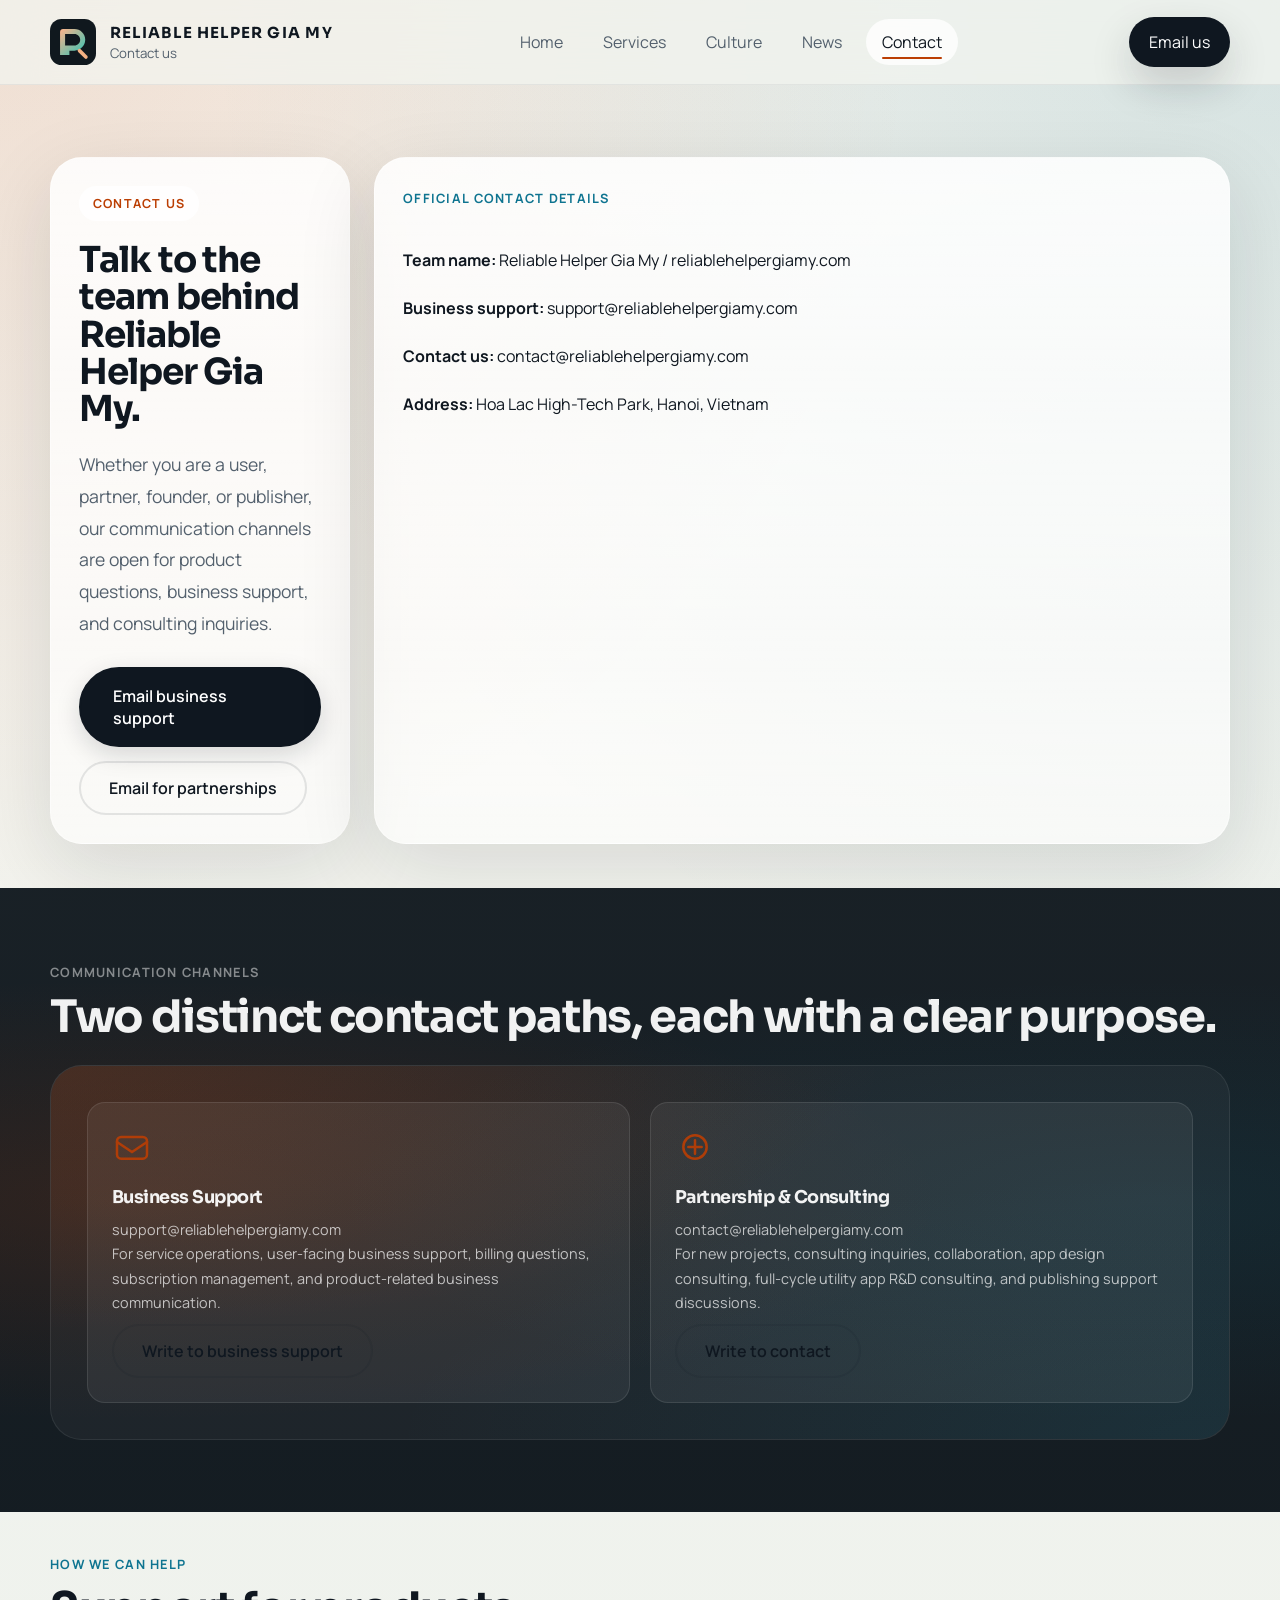
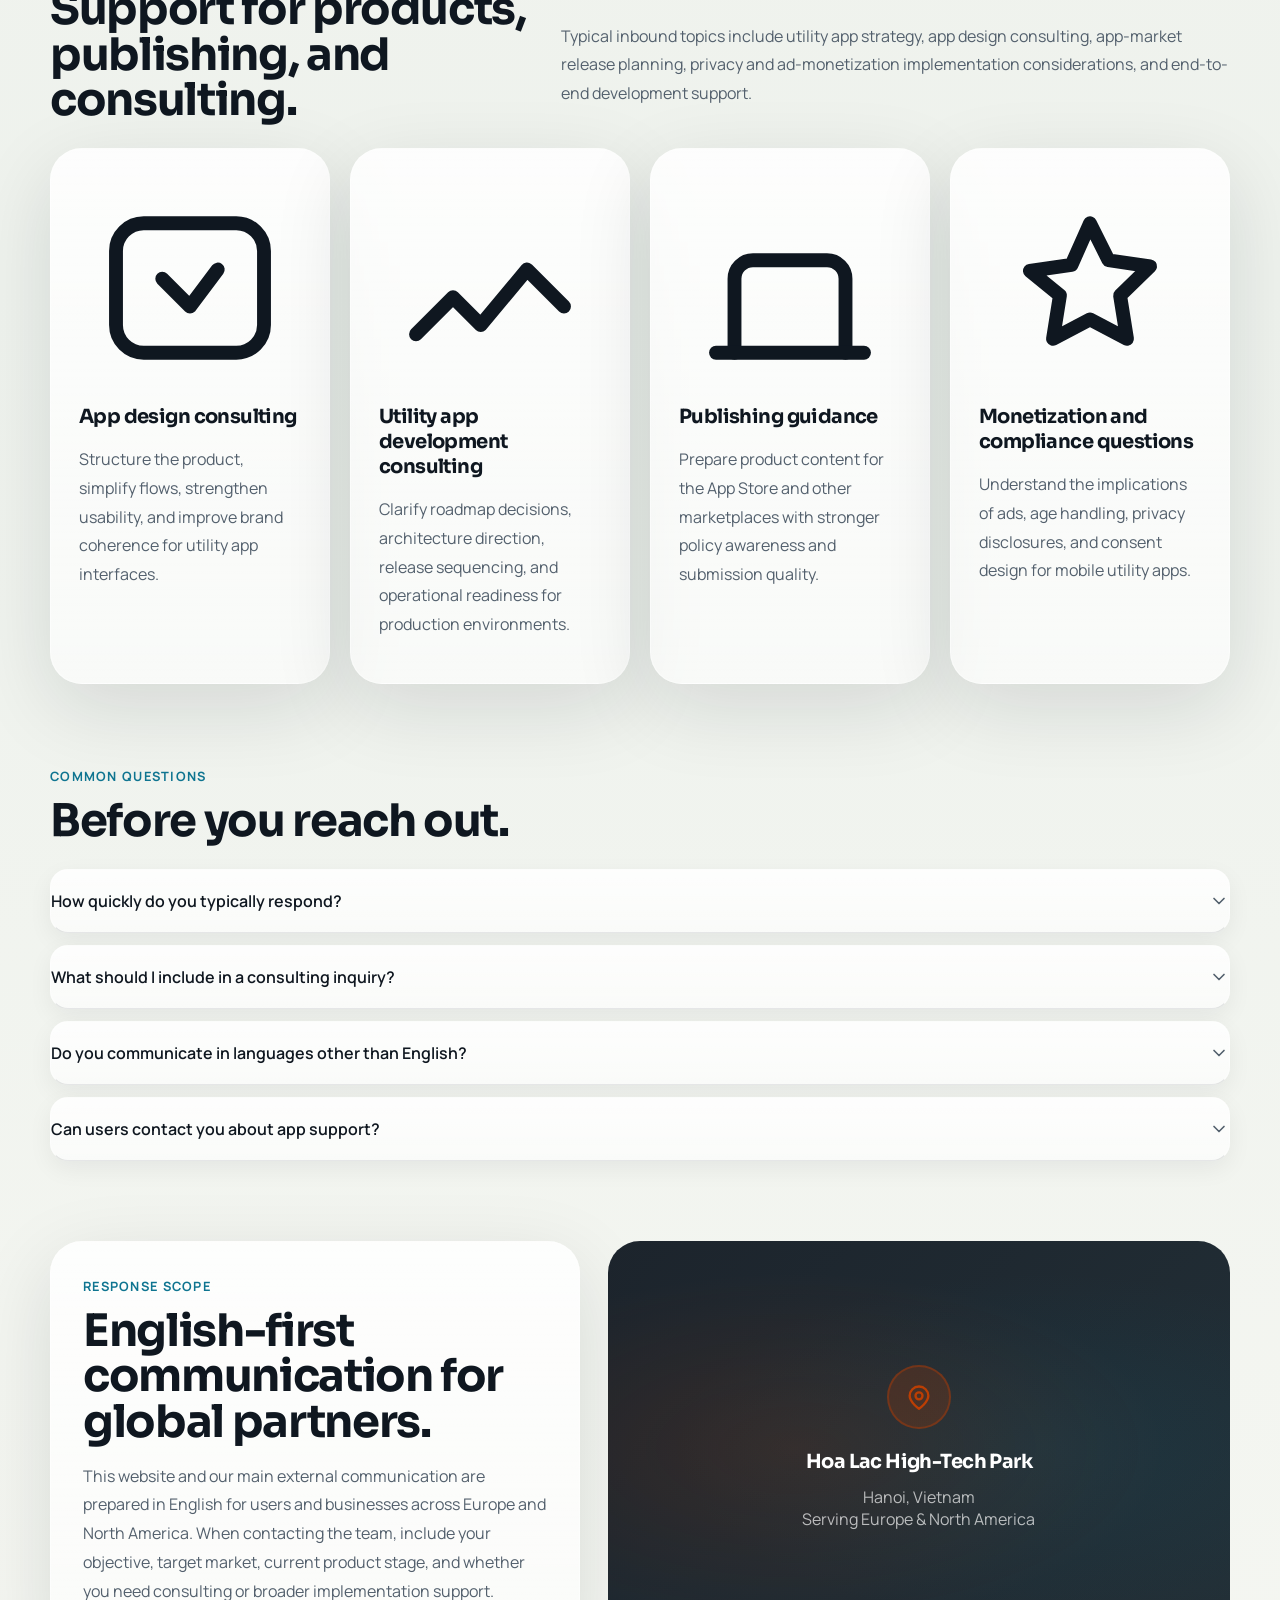
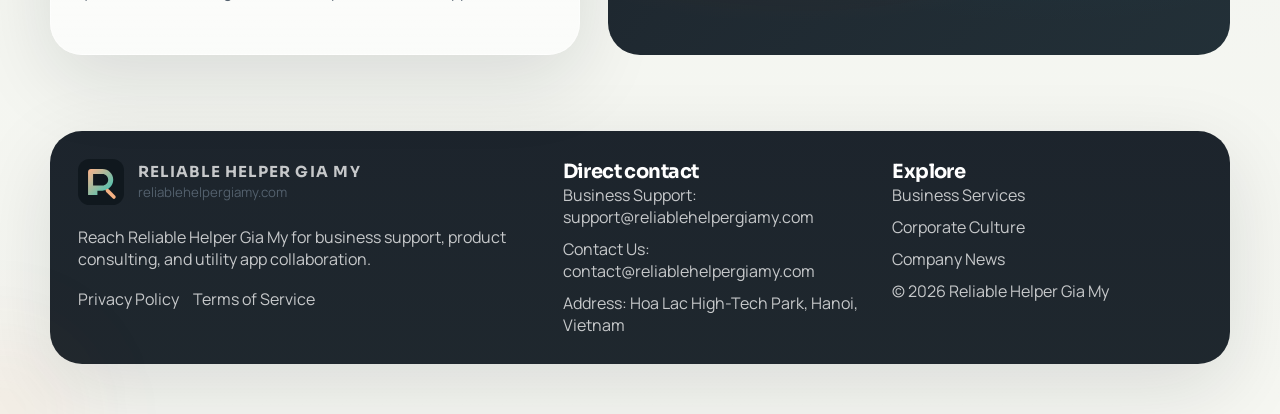
==== commit d83ef875: "duongduy" ====
--- a/contact.html
+++ b/contact.html
@@ -230,7 +230,7 @@
             <li><a href="services.html">Business Services</a></li>
             <li><a href="culture.html">Corporate Culture</a></li>
             <li><a href="news.html">Company News</a></li>
-            <li>© <span data-year></span> Reliable Helper Gia My</li>
+            <li>&copy; <span data-year></span> Reliable Helper Gia My</li>
           </ul>
         </div>
       </div>
--- a/css/styles.css
+++ b/css/styles.css
@@ -254,17 +254,17 @@
 
 h1 {
   margin-top: 20px;
-  font-size: clamp(2.9rem, 6vw, 5.8rem);
+  font-size: clamp(2.4rem, 5.2vw, 4.9rem);
   line-height: 0.96;
 }
 
 h2 {
-  font-size: clamp(2rem, 4vw, 3.4rem);
+  font-size: clamp(1.75rem, 3.5vw, 3rem);
   line-height: 1.02;
 }
 
 h3 {
-  font-size: 1.35rem;
+  font-size: 1.22rem;
 }
 
 .lead {
@@ -390,6 +390,56 @@
   right: 28px;
   bottom: 28px;
   max-width: 280px;
+}
+
+.hero-media .micro-label {
+  font-size: 0.96rem;
+}
+
+.hero-media .overlay-badge {
+  font-size: 0.95rem;
+}
+
+.hero-media .floating-note {
+  font-size: 1rem;
+  line-height: 1.45;
+  max-width: 340px;
+}
+
+/* Homepage hero fine-tuning */
+.hero-grid .hero-copy h1 {
+  font-size: clamp(1.9rem, 3.9vw, 3.7rem);
+  line-height: 1.02;
+}
+
+.hero .panel h1 {
+  font-size: clamp(1.75rem, 3.4vw, 3rem);
+  line-height: 1.02;
+}
+
+.page-hero-copy h1 {
+  font-size: clamp(1.85rem, 3.3vw, 3.3rem);
+  line-height: 1.02;
+}
+
+.hero-grid .media-top img,
+.hero-grid .media-bottom img {
+  object-fit: contain;
+  object-position: center;
+}
+
+.hero-grid .media-top,
+.hero-grid .media-bottom {
+  background: rgba(220, 229, 234, 0.55);
+}
+
+.page-hero-image {
+  background: rgba(220, 229, 234, 0.52);
+}
+
+.page-hero-image img {
+  object-fit: contain;
+  object-position: center;
 }
 
 section {
@@ -569,6 +619,25 @@
   display: grid;
 }
 
+.news-grid .split-copy h1 {
+  font-size: clamp(1.75rem, 3.2vw, 2.9rem);
+  line-height: 1.03;
+}
+
+.contact-grid .contact-panel:first-child h1 {
+  font-size: clamp(1.65rem, 2.8vw, 2.7rem);
+  line-height: 1.04;
+}
+
+.news-grid .news-highlight {
+  background: rgba(220, 229, 234, 0.52);
+}
+
+.news-grid .news-highlight img {
+  object-fit: contain;
+  object-position: left center;
+}
+
 .article-meta,
 .news-meta {
   display: flex;
@@ -597,14 +666,29 @@
 
 .contact-grid,
 .policy-layout {
-  grid-template-columns: 0.78fr 1.22fr;
+  grid-template-columns: minmax(250px, 300px) minmax(0, 1fr);
+  gap: 24px;
   align-items: start;
+}
+
+.contact-grid {
+  align-items: stretch;
+}
+
+.contact-grid .contact-panel {
+  height: 100%;
 }
 
 .policy-nav {
   position: sticky;
   top: calc(var(--nav-height) + 24px);
   padding: 24px;
+  max-height: calc(100vh - var(--nav-height) - 36px);
+  overflow: auto;
+}
+
+.policy-content {
+  min-width: 0;
 }
 
 .policy-nav a {
@@ -620,11 +704,22 @@
 
 .policy-panel {
   margin-bottom: 22px;
+  scroll-margin-top: calc(var(--nav-height) + 28px);
+}
+
+.policy-hero h1 {
+  font-size: clamp(1.75rem, 3.2vw, 3rem);
+  line-height: 0.98;
+}
+
+.policy-hero .lead {
+  max-width: none;
+  width: 100%;
 }
 
 .policy-panel h2 {
   margin-bottom: 14px;
-  font-size: clamp(1.6rem, 3vw, 2.4rem);
+  font-size: clamp(1.45rem, 2.5vw, 2.1rem);
 }
 
 .policy-panel h3 {
@@ -683,12 +778,17 @@
 }
 
 .reveal {
+  opacity: 1;
+  transform: translateY(0) scale(1);
+  transition: opacity 700ms ease, transform 700ms ease;
+}
+
+body.js-ready .reveal {
   opacity: 0;
   transform: translateY(32px) scale(0.98);
-  transition: opacity 700ms ease, transform 700ms ease;
-}
-
-.reveal.is-visible {
+}
+
+body.js-ready .reveal.is-visible {
   opacity: 1;
   transform: translateY(0) scale(1);
 }
@@ -752,7 +852,6 @@
   .page-hero,
   .news-grid,
   .contact-grid,
-  .policy-layout,
   .grid-3,
   .grid-4,
   .metrics-grid,
@@ -771,6 +870,11 @@
   .policy-nav {
     position: relative;
     top: 0;
+    max-height: none;
+  }
+
+  .policy-layout {
+    grid-template-columns: 1fr;
   }
 }
 
@@ -874,7 +978,7 @@
   }
 
   h1 {
-    font-size: clamp(2.5rem, 14vw, 4.2rem);
+    font-size: clamp(2.1rem, 12vw, 3.4rem);
   }
 }
 
@@ -2064,12 +2168,17 @@
 
 /* Smooth fade-in reveal animations */
 .reveal {
+  opacity: 1;
+  transform: translateY(0);
+  transition: opacity var(--transition-slow), transform var(--transition-slow);
+}
+
+body.js-ready .reveal {
   opacity: 0;
   transform: translateY(32px);
-  transition: opacity var(--transition-slow), transform var(--transition-slow);
-}
-
-.reveal.is-visible {
+}
+
+body.js-ready .reveal.is-visible {
   opacity: 1;
   transform: translateY(0);
 }
